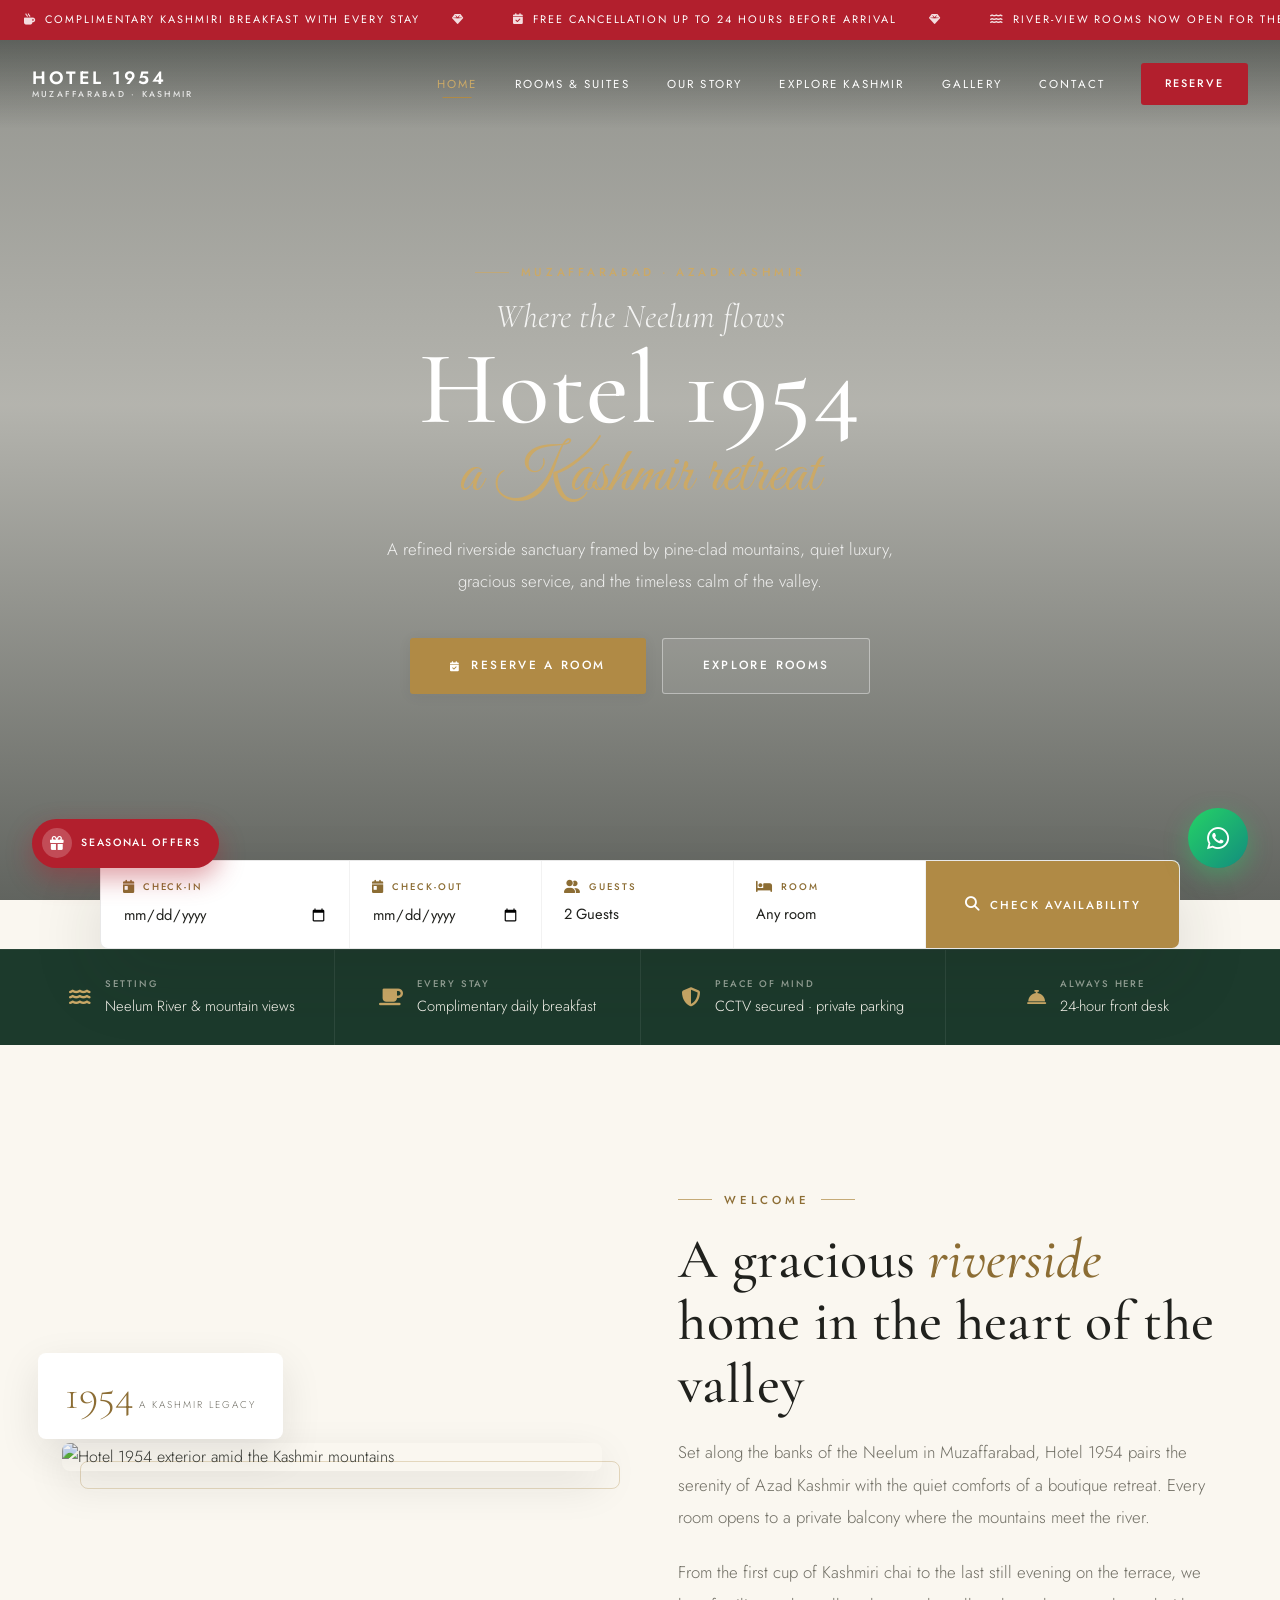
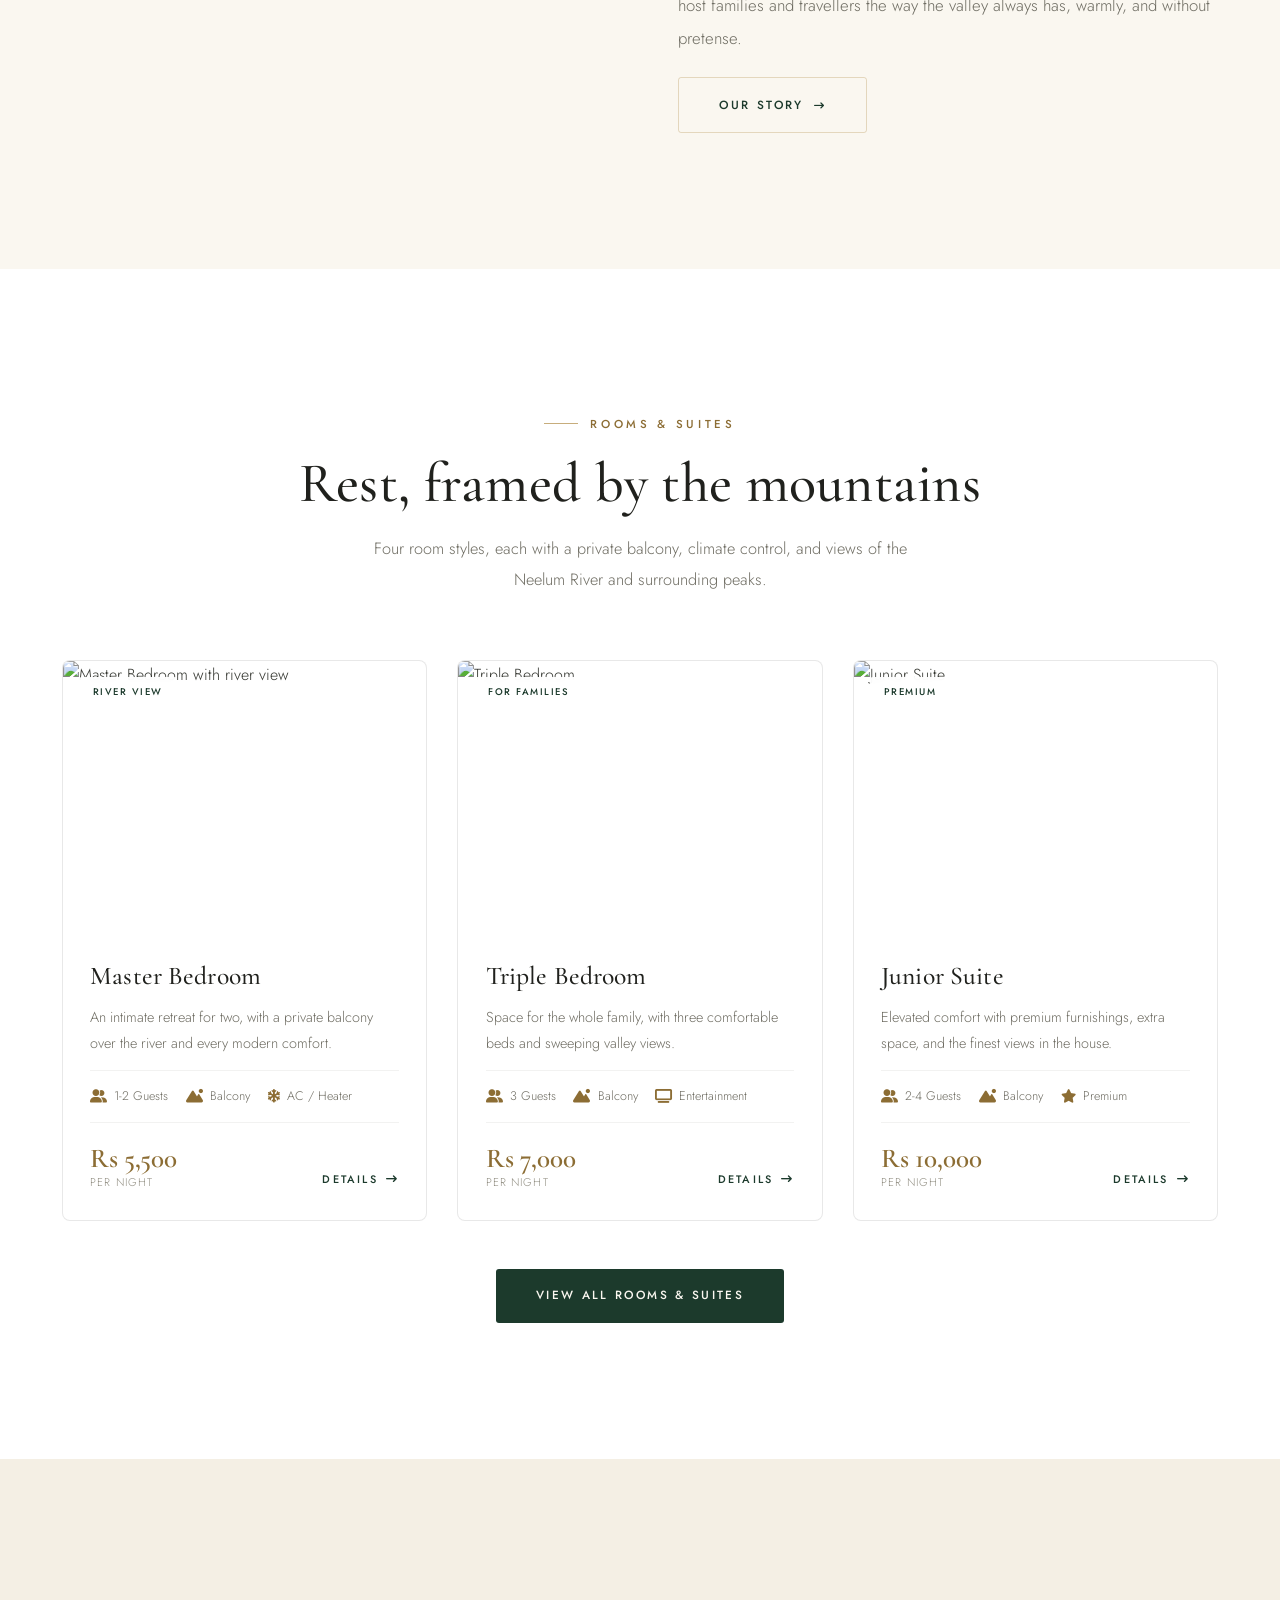
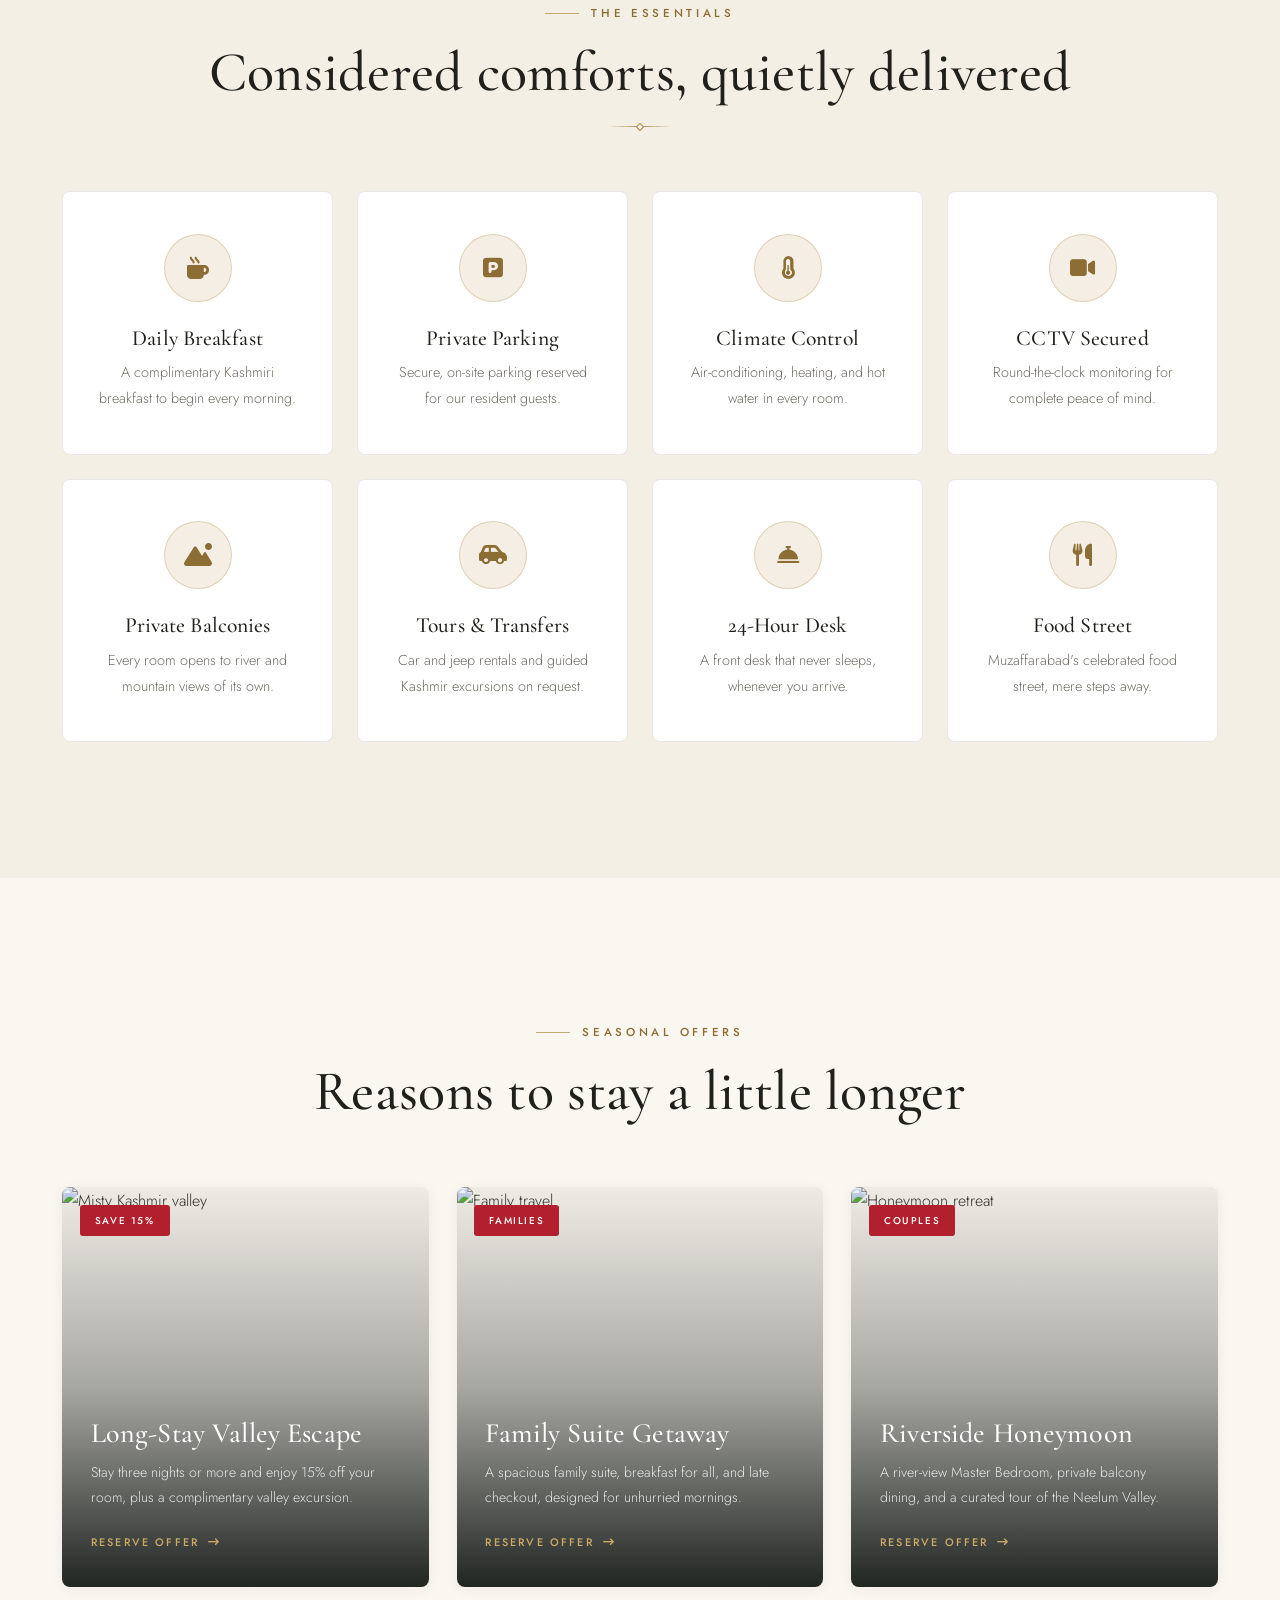
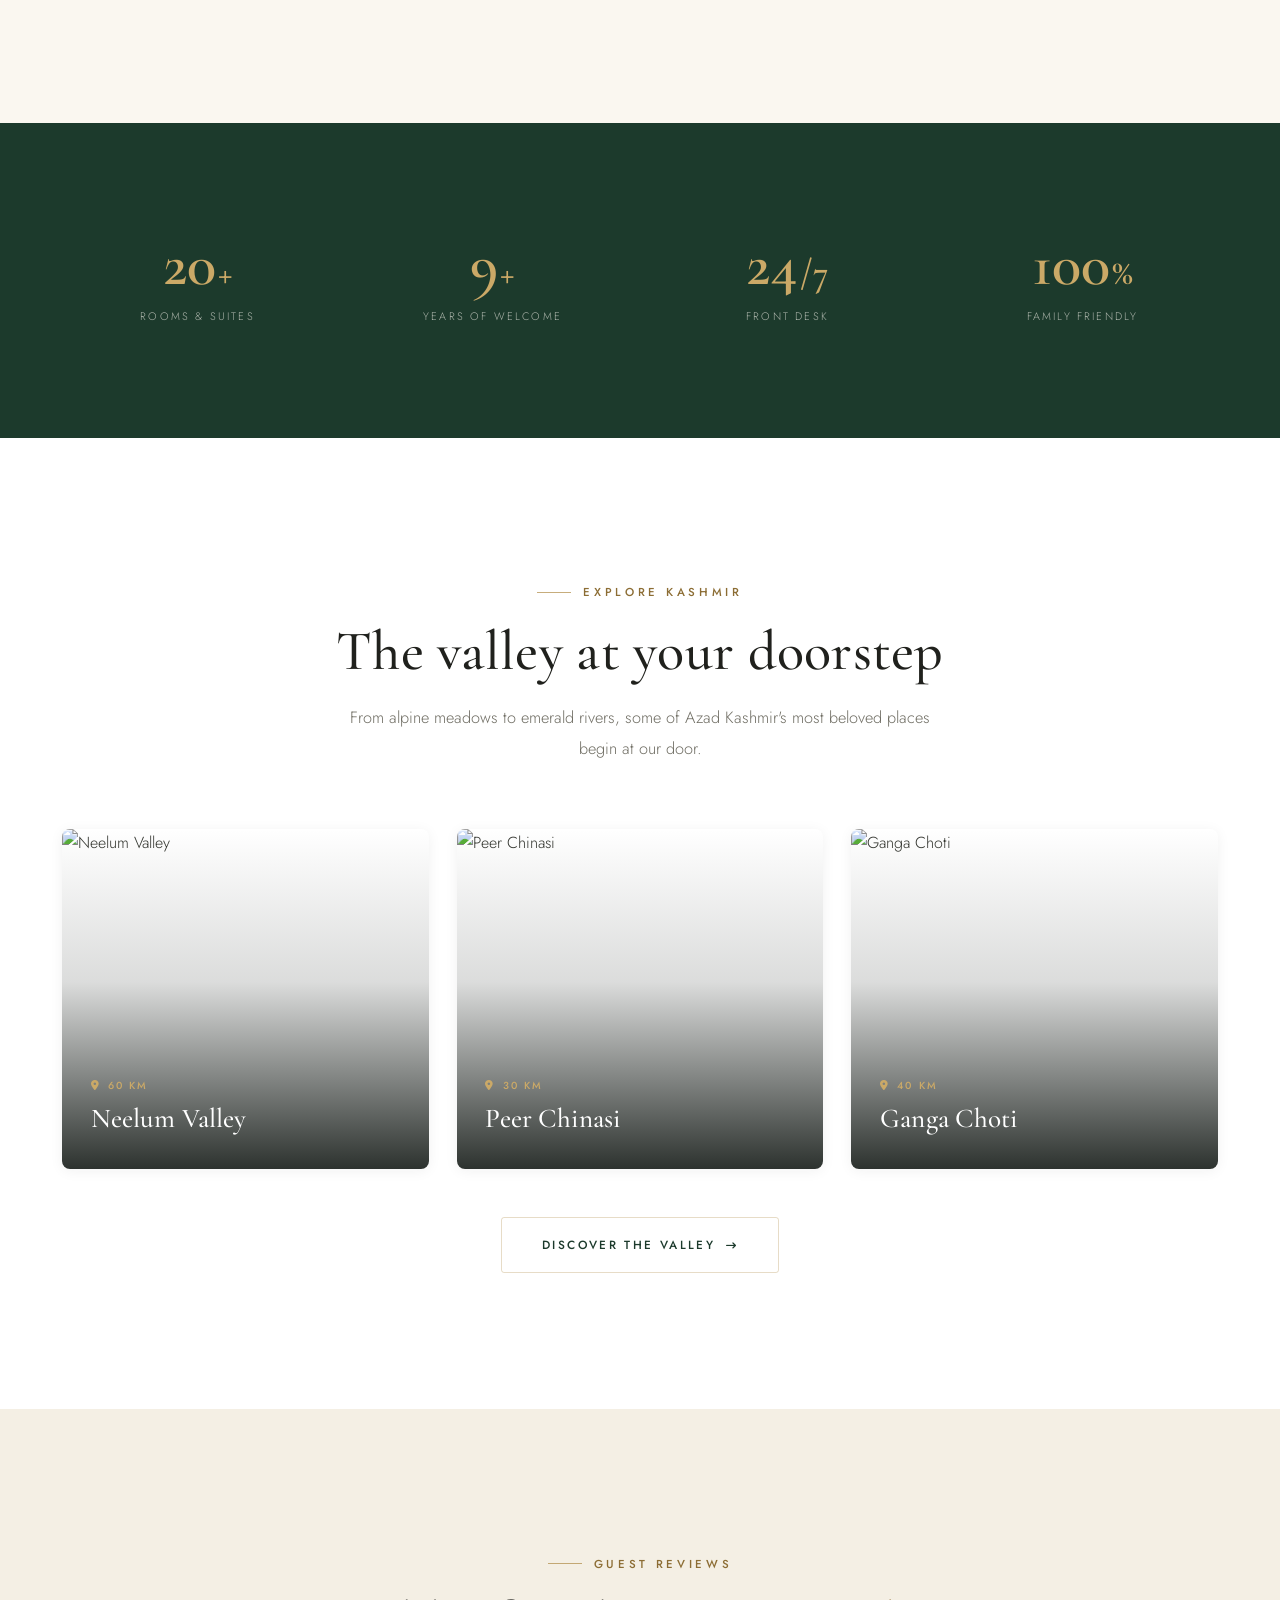
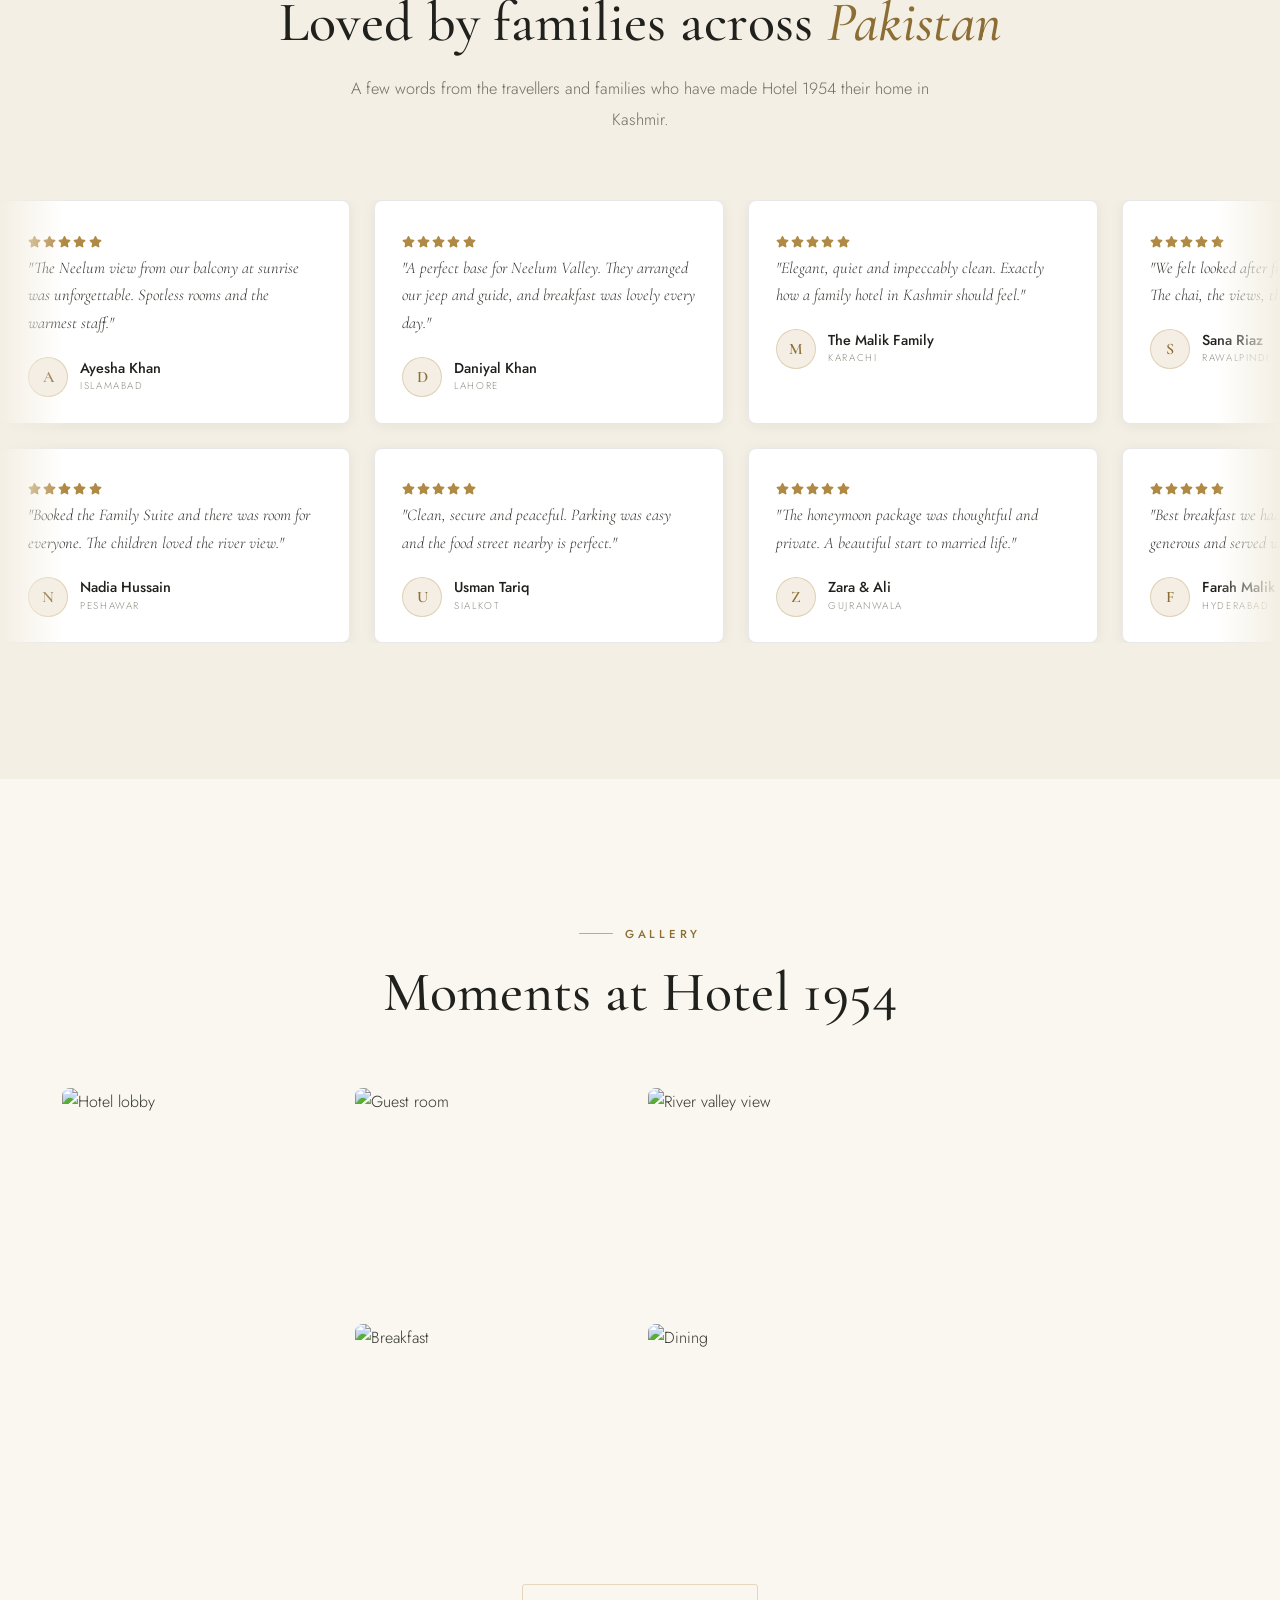
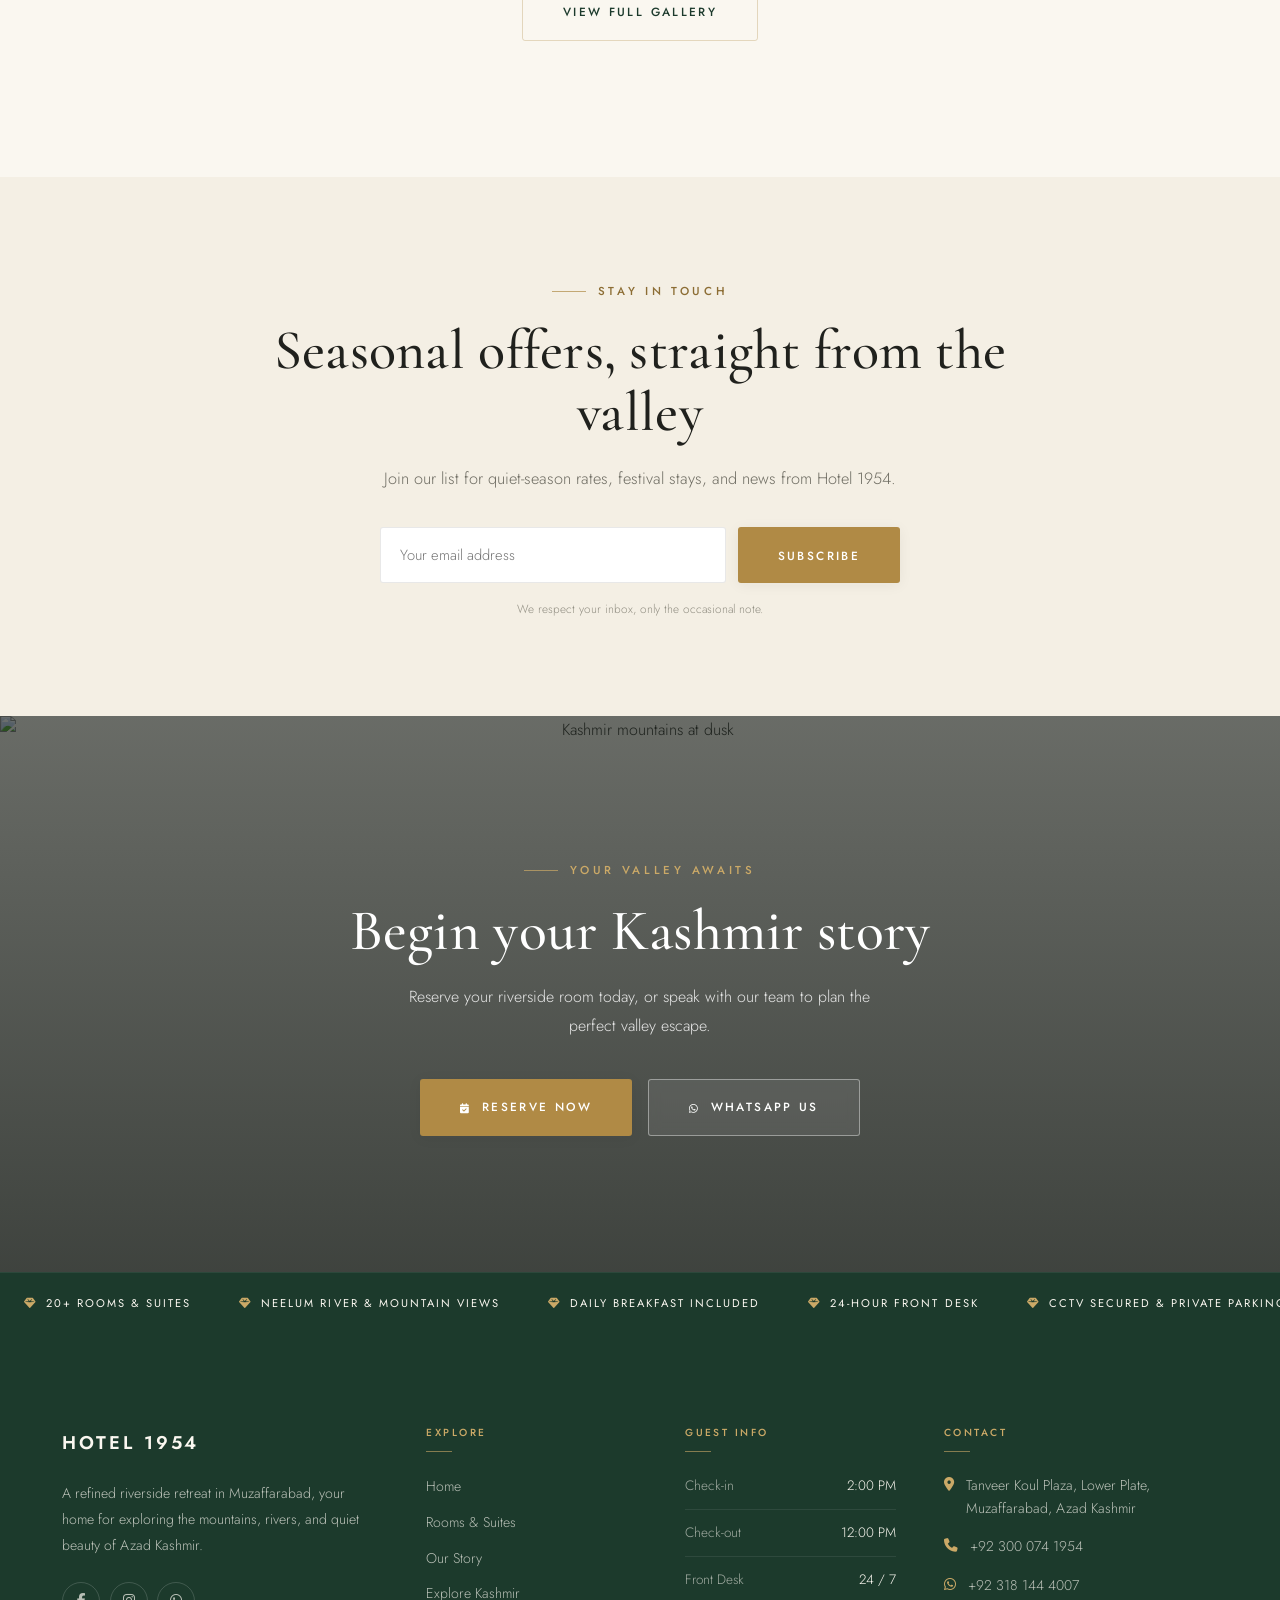
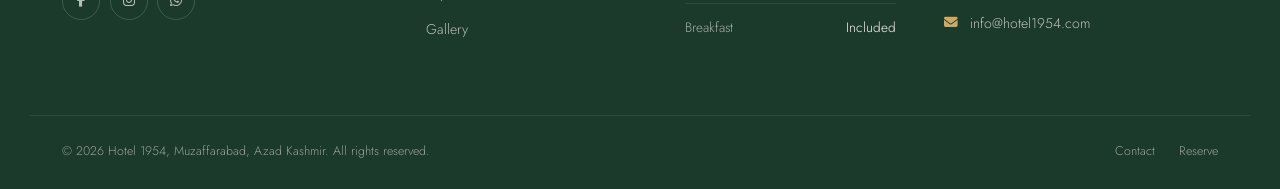
==== index.html @ 1d286dde "Hotel 1954: luxury multi-page Kashmir hotel site Multi-page static site (Home, Rooms, About, Explore" ====
<!DOCTYPE html>
<html lang="en">
<head>
  <meta charset="UTF-8" />
  <meta name="viewport" content="width=device-width, initial-scale=1.0" />
  <title>Hotel 1954 | Luxury Riverside Hotel in Muzaffarabad, Azad Kashmir</title>
  <meta name="description" content="Hotel 1954, a refined riverside retreat in Muzaffarabad, Azad Kashmir. Elegant rooms and suites with Neelum River and mountain views, daily breakfast, and warm Kashmiri hospitality. Reserve your stay." />
  <meta name="keywords" content="Hotel 1954, luxury hotel Muzaffarabad, Azad Kashmir hotel, Neelum Valley accommodation, riverside hotel Kashmir, mountain view suite" />
  <link rel="canonical" href="https://hotel1954.com/" />
  <meta property="og:title" content="Hotel 1954 | Luxury Riverside Hotel in Muzaffarabad, Azad Kashmir" />
  <meta property="og:description" content="A refined riverside retreat in the heart of Azad Kashmir. Elegant rooms, mountain views, and warm Kashmiri hospitality." />
  <meta property="og:type" content="website" />
  <meta property="og:url" content="https://hotel1954.com/" />
  <meta name="theme-color" content="#1c3a2c" />

  <link rel="preconnect" href="https://fonts.googleapis.com" />
  <link rel="preconnect" href="https://fonts.gstatic.com" crossorigin />
  <link href="https://fonts.googleapis.com/css2?family=Cormorant+Garamond:ital,wght@0,400;0,500;0,600;1,400;1,500&family=Jost:wght@300;400;500&family=Great+Vibes&display=swap" rel="stylesheet" />
  <link rel="stylesheet" href="https://cdnjs.cloudflare.com/ajax/libs/font-awesome/6.5.1/css/all.min.css" integrity="sha512-DTOQO9RWCH3ppGqcWaEA1BIZOC6xxalwEsw9c2QQeAIftl+Vegovlnee1c9QX4TctnWMn13TZye+giMm8e2LwA==" crossorigin="anonymous" referrerpolicy="no-referrer" />
  <link rel="icon" type="image/svg+xml" href="assets/favicon.svg" />
  <link rel="stylesheet" href="assets/styles.css" />
</head>
<body class="has-hero">

  <!-- LOADING -->
  <div id="loading-screen" role="status" aria-label="Loading Hotel 1954">
    <div id="loading-inner">
      <span id="loading-mark">Est. Muzaffarabad</span>
      <span id="loading-logo">Hotel 1954</span>
      <div id="loading-bar-track"><div id="loading-bar-fill"></div></div>
    </div>
  </div>

  <!-- HEADER -->
  <header id="site-header" class="header--top">
    <nav id="main-nav" aria-label="Primary">
      <a href="./" id="nav-logo" aria-label="Hotel 1954 home">
        <span id="nav-logo-monogram">H</span>
        <span id="nav-logo-text">
          <span id="nav-logo-name">Hotel 1954</span>
          <span id="nav-logo-est">Muzaffarabad · Kashmir</span>
        </span>
      </a>
      <div id="nav-links">
        <a href="./" class="nav-link nav-link--active">Home</a>
        <a href="rooms/" class="nav-link">Rooms &amp; Suites</a>
        <a href="about/" class="nav-link">Our Story</a>
        <a href="explore/" class="nav-link">Explore Kashmir</a>
        <a href="gallery/" class="nav-link">Gallery</a>
        <a href="contact/" class="nav-link">Contact</a>
        <a href="booking/" class="nav-link nav-cta">Reserve</a>
      </div>
      <button id="nav-toggle" aria-label="Open menu" aria-expanded="false" aria-controls="mobile-menu">
        <span class="hamburger-bar"></span><span class="hamburger-bar"></span><span class="hamburger-bar"></span>
      </button>
    </nav>
  </header>

  <!-- MOBILE MENU -->
  <div id="mobile-menu" aria-label="Mobile navigation">
    <a href="./" class="mobile-nav-link mobile-nav-link--active">Home</a>
    <a href="rooms/" class="mobile-nav-link">Rooms &amp; Suites</a>
    <a href="about/" class="mobile-nav-link">Our Story</a>
    <a href="explore/" class="mobile-nav-link">Explore Kashmir</a>
    <a href="gallery/" class="mobile-nav-link">Gallery</a>
    <a href="contact/" class="mobile-nav-link">Contact</a>
    <a href="booking/" class="mobile-nav-link">Reserve</a>
    <p class="mobile-menu-contact">Reservations · <a href="tel:+923000741954">+92 300 074 1954</a></p>
  </div>

  <!-- HERO -->
  <section id="hero">
    <div id="hero-bg">
      <img src="https://images.unsplash.com/photo-1506905925346-21bda4d32df4?w=1920&q=80" alt="Green mountain valley and river in Azad Kashmir at golden hour" fetchpriority="high" />
    </div>
    <div id="hero-overlay"></div>
    <div id="hero-content">
      <span class="eyebrow">Muzaffarabad · Azad Kashmir</span>
      <h1 id="hero-title">
        <span class="line-sm">Where the Neelum flows</span>
        <span class="line-lg">Hotel 1954</span>
        <span class="line-script">a Kashmir retreat</span>
      </h1>
      <p id="hero-subtitle">A refined riverside sanctuary framed by pine-clad mountains, quiet luxury, gracious service, and the timeless calm of the valley.</p>
      <div class="btn-row">
        <a href="booking/" class="btn btn--gold"><i class="fa-solid fa-calendar-check"></i> Reserve a Room</a>
        <a href="rooms/" class="btn btn--ghost-light">Explore Rooms</a>
      </div>
    </div>
  </section>

  <!-- BOOKING BAR (Ibis-style) -->
  <div class="booking-bar-wrap">
    <form id="booking-bar" class="booking-bar" aria-label="Check availability">
      <div class="booking-bar__field">
        <label for="bb-checkin"><i class="fa-solid fa-calendar-day"></i> Check-in</label>
        <input type="date" id="bb-checkin" name="checkin" required />
      </div>
      <div class="booking-bar__field">
        <label for="bb-checkout"><i class="fa-solid fa-calendar-day"></i> Check-out</label>
        <input type="date" id="bb-checkout" name="checkout" />
      </div>
      <div class="booking-bar__field">
        <label for="bb-guests"><i class="fa-solid fa-user-group"></i> Guests</label>
        <select id="bb-guests" name="guests">
          <option value="1 Guest">1 Guest</option>
          <option value="2 Guests" selected>2 Guests</option>
          <option value="3 Guests">3 Guests</option>
          <option value="4 Guests">4 Guests</option>
          <option value="5+ Guests">5+ Guests</option>
        </select>
      </div>
      <div class="booking-bar__field">
        <label for="bb-room"><i class="fa-solid fa-bed"></i> Room</label>
        <select id="bb-room" name="room">
          <option value="">Any room</option>
          <option value="Master Bedroom">Master Bedroom</option>
          <option value="Triple Bedroom">Triple Bedroom</option>
          <option value="Junior Suite">Junior Suite</option>
          <option value="Family Suite">Family Suite</option>
        </select>
      </div>
      <button type="submit" class="booking-bar__submit"><i class="fa-solid fa-magnifying-glass"></i> Check Availability</button>
    </form>
  </div>

  <!-- INFO STRIP -->
  <section id="info-strip">
    <div id="info-strip-inner">
      <div class="info-item"><i class="fa-solid fa-water"></i><div class="info-item-text"><span class="info-item-label">Setting</span><span class="info-item-value">Neelum River &amp; mountain views</span></div></div>
      <div class="info-item"><i class="fa-solid fa-mug-saucer"></i><div class="info-item-text"><span class="info-item-label">Every stay</span><span class="info-item-value">Complimentary daily breakfast</span></div></div>
      <div class="info-item"><i class="fa-solid fa-shield-halved"></i><div class="info-item-text"><span class="info-item-label">Peace of mind</span><span class="info-item-value">CCTV secured · private parking</span></div></div>
      <div class="info-item"><i class="fa-solid fa-bell-concierge"></i><div class="info-item-text"><span class="info-item-label">Always here</span><span class="info-item-value">24-hour front desk</span></div></div>
    </div>
  </section>

  <!-- WELCOME / INTRO -->
  <section class="section section--ivory">
    <div class="container">
      <div class="split">
        <div class="split__media split__media--framed reveal">
          <img src="https://images.unsplash.com/photo-1566073771259-6a8506099945?w=1000&q=80" alt="Hotel 1954 exterior amid the Kashmir mountains" />
          <div class="split__badge">
            <span class="num">1954</span>
            <span class="lbl">A Kashmir legacy</span>
          </div>
        </div>
        <div class="split__body reveal" data-delay="1">
          <span class="eyebrow eyebrow--line">Welcome</span>
          <h2 class="section-title">A gracious <em>riverside</em> home in the heart of the valley</h2>
          <p class="lead-para">Set along the banks of the Neelum in Muzaffarabad, Hotel 1954 pairs the serenity of Azad Kashmir with the quiet comforts of a boutique retreat. Every room opens to a private balcony where the mountains meet the river.</p>
          <p class="lead-para">From the first cup of Kashmiri chai to the last still evening on the terrace, we host families and travellers the way the valley always has, warmly, and without pretense.</p>
          <a href="about/" class="btn btn--outline">Our Story <i class="fa-solid fa-arrow-right-long"></i></a>
        </div>
      </div>
    </div>
  </section>

  <!-- ROOMS PREVIEW -->
  <section class="section section--white">
    <div class="container">
      <div class="section-header reveal">
        <span class="eyebrow eyebrow--center">Rooms &amp; Suites</span>
        <h2 class="section-title">Rest, framed by the mountains</h2>
        <p class="section-lead">Four room styles, each with a private balcony, climate control, and views of the Neelum River and surrounding peaks.</p>
      </div>
      <div class="room-grid">
        <article class="room-card reveal">
          <div class="room-card__media">
            <img src="https://images.unsplash.com/photo-1590490360182-c33d57733427?w=800&q=80" alt="Master Bedroom with river view" />
            <span class="room-card__tag">River View</span>
          </div>
          <div class="room-card__body">
            <h3 class="room-card__title">Master Bedroom</h3>
            <p class="room-card__desc">An intimate retreat for two, with a private balcony over the river and every modern comfort.</p>
            <div class="room-card__specs">
              <span class="room-spec"><i class="fa-solid fa-user-group"></i> 1-2 Guests</span>
              <span class="room-spec"><i class="fa-solid fa-mountain-sun"></i> Balcony</span>
              <span class="room-spec"><i class="fa-solid fa-snowflake"></i> AC / Heater</span>
            </div>
            <div class="room-card__foot">
              <div class="room-card__price"><span class="amt">Rs 5,500</span><span class="per">per night</span></div>
              <a href="rooms/" class="room-card__link">Details <i class="fa-solid fa-arrow-right-long"></i></a>
            </div>
          </div>
        </article>
        <article class="room-card reveal" data-delay="1">
          <div class="room-card__media">
            <img src="https://images.unsplash.com/photo-1618773928121-c32242e63f39?w=800&q=80" alt="Triple Bedroom" />
            <span class="room-card__tag">For Families</span>
          </div>
          <div class="room-card__body">
            <h3 class="room-card__title">Triple Bedroom</h3>
            <p class="room-card__desc">Space for the whole family, with three comfortable beds and sweeping valley views.</p>
            <div class="room-card__specs">
              <span class="room-spec"><i class="fa-solid fa-user-group"></i> 3 Guests</span>
              <span class="room-spec"><i class="fa-solid fa-mountain-sun"></i> Balcony</span>
              <span class="room-spec"><i class="fa-solid fa-tv"></i> Entertainment</span>
            </div>
            <div class="room-card__foot">
              <div class="room-card__price"><span class="amt">Rs 7,000</span><span class="per">per night</span></div>
              <a href="rooms/" class="room-card__link">Details <i class="fa-solid fa-arrow-right-long"></i></a>
            </div>
          </div>
        </article>
        <article class="room-card reveal" data-delay="2">
          <div class="room-card__media">
            <img src="https://images.unsplash.com/photo-1631049307264-da0ec9d70304?w=800&q=80" alt="Junior Suite" />
            <span class="room-card__tag">Premium</span>
          </div>
          <div class="room-card__body">
            <h3 class="room-card__title">Junior Suite</h3>
            <p class="room-card__desc">Elevated comfort with premium furnishings, extra space, and the finest views in the house.</p>
            <div class="room-card__specs">
              <span class="room-spec"><i class="fa-solid fa-user-group"></i> 2-4 Guests</span>
              <span class="room-spec"><i class="fa-solid fa-mountain-sun"></i> Balcony</span>
              <span class="room-spec"><i class="fa-solid fa-star"></i> Premium</span>
            </div>
            <div class="room-card__foot">
              <div class="room-card__price"><span class="amt">Rs 10,000</span><span class="per">per night</span></div>
              <a href="rooms/" class="room-card__link">Details <i class="fa-solid fa-arrow-right-long"></i></a>
            </div>
          </div>
        </article>
      </div>
      <div style="text-align:center; margin-top: 3rem;" class="reveal">
        <a href="rooms/" class="btn btn--forest">View All Rooms &amp; Suites</a>
      </div>
    </div>
  </section>

  <!-- AMENITIES -->
  <section class="section section--cream">
    <div class="container">
      <div class="section-header reveal">
        <span class="eyebrow eyebrow--center">The Essentials</span>
        <h2 class="section-title">Considered comforts, quietly delivered</h2>
        <div class="divider-mark"></div>
      </div>
      <div class="grid-4">
        <div class="amenity reveal"><div class="amenity-icon"><i class="fa-solid fa-mug-hot"></i></div><h4>Daily Breakfast</h4><p>A complimentary Kashmiri breakfast to begin every morning.</p></div>
        <div class="amenity reveal" data-delay="1"><div class="amenity-icon"><i class="fa-solid fa-square-parking"></i></div><h4>Private Parking</h4><p>Secure, on-site parking reserved for our resident guests.</p></div>
        <div class="amenity reveal" data-delay="2"><div class="amenity-icon"><i class="fa-solid fa-temperature-half"></i></div><h4>Climate Control</h4><p>Air-conditioning, heating, and hot water in every room.</p></div>
        <div class="amenity reveal" data-delay="3"><div class="amenity-icon"><i class="fa-solid fa-video"></i></div><h4>CCTV Secured</h4><p>Round-the-clock monitoring for complete peace of mind.</p></div>
        <div class="amenity reveal"><div class="amenity-icon"><i class="fa-solid fa-mountain-sun"></i></div><h4>Private Balconies</h4><p>Every room opens to river and mountain views of its own.</p></div>
        <div class="amenity reveal" data-delay="1"><div class="amenity-icon"><i class="fa-solid fa-car-side"></i></div><h4>Tours &amp; Transfers</h4><p>Car and jeep rentals and guided Kashmir excursions on request.</p></div>
        <div class="amenity reveal" data-delay="2"><div class="amenity-icon"><i class="fa-solid fa-bell-concierge"></i></div><h4>24-Hour Desk</h4><p>A front desk that never sleeps, whenever you arrive.</p></div>
        <div class="amenity reveal" data-delay="3"><div class="amenity-icon"><i class="fa-solid fa-utensils"></i></div><h4>Food Street</h4><p>Muzaffarabad's celebrated food street, mere steps away.</p></div>
      </div>
    </div>
  </section>

  <!-- OFFERS (Ibis-style) -->
  <section class="section section--ivory">
    <div class="container">
      <div class="section-header reveal">
        <span class="eyebrow eyebrow--center">Seasonal Offers</span>
        <h2 class="section-title">Reasons to stay a little longer</h2>
      </div>
      <div class="offer-grid">
        <article class="offer-card reveal">
          <img src="https://images.unsplash.com/photo-1470071459604-3b5ec3a7fe05?w=800&q=80" alt="Misty Kashmir valley" />
          <span class="offer-card__ribbon">Save 15%</span>
          <div class="offer-card__body">
            <h3 class="offer-card__title">Long-Stay Valley Escape</h3>
            <p class="offer-card__desc">Stay three nights or more and enjoy 15% off your room, plus a complimentary valley excursion.</p>
            <a href="booking/" class="offer-card__link">Reserve Offer <i class="fa-solid fa-arrow-right-long"></i></a>
          </div>
        </article>
        <article class="offer-card reveal" data-delay="1">
          <img src="https://images.unsplash.com/photo-1522798514-97ceb8c4f1c8?w=800&q=80" alt="Family travel" />
          <span class="offer-card__ribbon">Families</span>
          <div class="offer-card__body">
            <h3 class="offer-card__title">Family Suite Getaway</h3>
            <p class="offer-card__desc">A spacious family suite, breakfast for all, and late checkout, designed for unhurried mornings.</p>
            <a href="booking/" class="offer-card__link">Reserve Offer <i class="fa-solid fa-arrow-right-long"></i></a>
          </div>
        </article>
        <article class="offer-card reveal" data-delay="2">
          <img src="https://images.unsplash.com/photo-1519741497674-611481863552?w=800&q=80" alt="Honeymoon retreat" />
          <span class="offer-card__ribbon">Couples</span>
          <div class="offer-card__body">
            <h3 class="offer-card__title">Riverside Honeymoon</h3>
            <p class="offer-card__desc">A river-view Master Bedroom, private balcony dining, and a curated tour of the Neelum Valley.</p>
            <a href="booking/" class="offer-card__link">Reserve Offer <i class="fa-solid fa-arrow-right-long"></i></a>
          </div>
        </article>
      </div>
    </div>
  </section>

  <!-- STATS -->
  <section class="section--tight section--forest">
    <div class="container">
      <div class="stats-row">
        <div class="stat reveal"><span class="stat__num" data-target="20" data-suffix="+">0</span><span class="stat__label">Rooms &amp; Suites</span></div>
        <div class="stat reveal" data-delay="1"><span class="stat__num" data-target="9" data-suffix="+">0</span><span class="stat__label">Years of Welcome</span></div>
        <div class="stat reveal" data-delay="2"><span class="stat__num" data-target="24" data-suffix="/7">0</span><span class="stat__label">Front Desk</span></div>
        <div class="stat reveal" data-delay="3"><span class="stat__num" data-target="100" data-suffix="%">0</span><span class="stat__label">Family Friendly</span></div>
      </div>
    </div>
  </section>

  <!-- EXPLORE PREVIEW -->
  <section class="section section--white">
    <div class="container">
      <div class="section-header reveal">
        <span class="eyebrow eyebrow--center">Explore Kashmir</span>
        <h2 class="section-title">The valley at your doorstep</h2>
        <p class="section-lead">From alpine meadows to emerald rivers, some of Azad Kashmir's most beloved places begin at our door.</p>
      </div>
      <div class="explore-grid">
        <a href="explore/" class="explore-card reveal">
          <img src="https://images.unsplash.com/photo-1464822759023-fed622ff2c3b?w=800&q=80" alt="Neelum Valley" />
          <div class="explore-card__content">
            <span class="explore-card__dist"><i class="fa-solid fa-location-dot"></i> 60 km</span>
            <h3 class="explore-card__title">Neelum Valley</h3>
            <p class="explore-card__desc">Emerald rivers and storybook villages winding deep into the mountains.</p>
          </div>
        </a>
        <a href="explore/" class="explore-card reveal" data-delay="1">
          <img src="https://images.unsplash.com/photo-1454496522488-7a8e488e8606?w=800&q=80" alt="Peer Chinasi" />
          <div class="explore-card__content">
            <span class="explore-card__dist"><i class="fa-solid fa-location-dot"></i> 30 km</span>
            <h3 class="explore-card__title">Peer Chinasi</h3>
            <p class="explore-card__desc">A sacred hilltop with panoramic views across the ranges.</p>
          </div>
        </a>
        <a href="explore/" class="explore-card reveal" data-delay="2">
          <img src="https://images.unsplash.com/photo-1441974231531-c6227db76b6e?w=800&q=80" alt="Ganga Choti" />
          <div class="explore-card__content">
            <span class="explore-card__dist"><i class="fa-solid fa-location-dot"></i> 40 km</span>
            <h3 class="explore-card__title">Ganga Choti</h3>
            <p class="explore-card__desc">Rolling green summits and cool air above the town of Bagh.</p>
          </div>
        </a>
      </div>
      <div style="text-align:center; margin-top: 3rem;" class="reveal">
        <a href="explore/" class="btn btn--outline">Discover the Valley <i class="fa-solid fa-arrow-right-long"></i></a>
      </div>
    </div>
  </section>

  <!-- REVIEWS MARQUEE -->
  <section class="section section--cream">
    <div class="container">
      <div class="section-header reveal">
        <span class="eyebrow eyebrow--center">Guest Reviews</span>
        <h2 class="section-title">Loved by families across <em>Pakistan</em></h2>
        <p class="section-lead" style="margin-inline:auto;">A few words from the travellers and families who have made Hotel 1954 their home in Kashmir.</p>
      </div>
    </div>
    <div class="reviews-marquee reveal">
      <div class="reviews-row reviews-row--ltr">
        <div class="review-card"><span class="review-card__stars"><i class="fa-solid fa-star"></i><i class="fa-solid fa-star"></i><i class="fa-solid fa-star"></i><i class="fa-solid fa-star"></i><i class="fa-solid fa-star"></i></span><p class="review-card__text">"The Neelum view from our balcony at sunrise was unforgettable. Spotless rooms and the warmest staff."</p><div class="review-card__who"><span class="review-card__avatar">A</span><div><div class="review-card__name">Ayesha Khan</div><div class="review-card__loc">Islamabad</div></div></div></div>
        <div class="review-card"><span class="review-card__stars"><i class="fa-solid fa-star"></i><i class="fa-solid fa-star"></i><i class="fa-solid fa-star"></i><i class="fa-solid fa-star"></i><i class="fa-solid fa-star"></i></span><p class="review-card__text">"A perfect base for Neelum Valley. They arranged our jeep and guide, and breakfast was lovely every day."</p><div class="review-card__who"><span class="review-card__avatar">D</span><div><div class="review-card__name">Daniyal Khan</div><div class="review-card__loc">Lahore</div></div></div></div>
        <div class="review-card"><span class="review-card__stars"><i class="fa-solid fa-star"></i><i class="fa-solid fa-star"></i><i class="fa-solid fa-star"></i><i class="fa-solid fa-star"></i><i class="fa-solid fa-star"></i></span><p class="review-card__text">"Elegant, quiet and impeccably clean. Exactly how a family hotel in Kashmir should feel."</p><div class="review-card__who"><span class="review-card__avatar">M</span><div><div class="review-card__name">The Malik Family</div><div class="review-card__loc">Karachi</div></div></div></div>
        <div class="review-card"><span class="review-card__stars"><i class="fa-solid fa-star"></i><i class="fa-solid fa-star"></i><i class="fa-solid fa-star"></i><i class="fa-solid fa-star"></i><i class="fa-solid fa-star"></i></span><p class="review-card__text">"We felt looked after from the moment we arrived. The chai, the views, the calm. We will return."</p><div class="review-card__who"><span class="review-card__avatar">S</span><div><div class="review-card__name">Sana Riaz</div><div class="review-card__loc">Rawalpindi</div></div></div></div>
        <div class="review-card"><span class="review-card__stars"><i class="fa-solid fa-star"></i><i class="fa-solid fa-star"></i><i class="fa-solid fa-star"></i><i class="fa-solid fa-star"></i><i class="fa-solid fa-star"></i></span><p class="review-card__text">"Great value for such comfort. The balcony and the mountain air made it hard to leave."</p><div class="review-card__who"><span class="review-card__avatar">B</span><div><div class="review-card__name">Bilal Ahmed</div><div class="review-card__loc">Faisalabad</div></div></div></div>
        <div class="review-card"><span class="review-card__stars"><i class="fa-solid fa-star"></i><i class="fa-solid fa-star"></i><i class="fa-solid fa-star"></i><i class="fa-solid fa-star"></i><i class="fa-solid fa-star"></i></span><p class="review-card__text">"The front desk helped us at midnight without hesitation. Truly 24/7 and truly kind."</p><div class="review-card__who"><span class="review-card__avatar">H</span><div><div class="review-card__name">Hamza Sethi</div><div class="review-card__loc">Multan</div></div></div></div>
      </div>
      <div class="reviews-row reviews-row--rtl">
        <div class="review-card"><span class="review-card__stars"><i class="fa-solid fa-star"></i><i class="fa-solid fa-star"></i><i class="fa-solid fa-star"></i><i class="fa-solid fa-star"></i><i class="fa-solid fa-star"></i></span><p class="review-card__text">"Booked the Family Suite and there was room for everyone. The children loved the river view."</p><div class="review-card__who"><span class="review-card__avatar">N</span><div><div class="review-card__name">Nadia Hussain</div><div class="review-card__loc">Peshawar</div></div></div></div>
        <div class="review-card"><span class="review-card__stars"><i class="fa-solid fa-star"></i><i class="fa-solid fa-star"></i><i class="fa-solid fa-star"></i><i class="fa-solid fa-star"></i><i class="fa-solid fa-star"></i></span><p class="review-card__text">"Clean, secure and peaceful. Parking was easy and the food street nearby is perfect."</p><div class="review-card__who"><span class="review-card__avatar">U</span><div><div class="review-card__name">Usman Tariq</div><div class="review-card__loc">Sialkot</div></div></div></div>
        <div class="review-card"><span class="review-card__stars"><i class="fa-solid fa-star"></i><i class="fa-solid fa-star"></i><i class="fa-solid fa-star"></i><i class="fa-solid fa-star"></i><i class="fa-solid fa-star"></i></span><p class="review-card__text">"The honeymoon package was thoughtful and private. A beautiful start to married life."</p><div class="review-card__who"><span class="review-card__avatar">Z</span><div><div class="review-card__name">Zara &amp; Ali</div><div class="review-card__loc">Gujranwala</div></div></div></div>
        <div class="review-card"><span class="review-card__stars"><i class="fa-solid fa-star"></i><i class="fa-solid fa-star"></i><i class="fa-solid fa-star"></i><i class="fa-solid fa-star"></i><i class="fa-solid fa-star"></i></span><p class="review-card__text">"Best breakfast we had in Kashmir. Fresh, generous and served with a smile."</p><div class="review-card__who"><span class="review-card__avatar">F</span><div><div class="review-card__name">Farah Malik</div><div class="review-card__loc">Hyderabad</div></div></div></div>
        <div class="review-card"><span class="review-card__stars"><i class="fa-solid fa-star"></i><i class="fa-solid fa-star"></i><i class="fa-solid fa-star"></i><i class="fa-solid fa-star"></i><i class="fa-solid fa-star"></i></span><p class="review-card__text">"Our tour to Peer Chinasi was arranged in minutes. Everything just worked."</p><div class="review-card__who"><span class="review-card__avatar">I</span><div><div class="review-card__name">Imran Qureshi</div><div class="review-card__loc">Abbottabad</div></div></div></div>
        <div class="review-card"><span class="review-card__stars"><i class="fa-solid fa-star"></i><i class="fa-solid fa-star"></i><i class="fa-solid fa-star"></i><i class="fa-solid fa-star"></i><i class="fa-solid fa-star"></i></span><p class="review-card__text">"Comfortable beds, hot water and warm rooms in the cold. Nothing was too much trouble."</p><div class="review-card__who"><span class="review-card__avatar">K</span><div><div class="review-card__name">Kiran Javed</div><div class="review-card__loc">Quetta</div></div></div></div>
      </div>
    </div>
  </section>

  <!-- GALLERY PREVIEW -->
  <section class="section section--ivory">
    <div class="container">
      <div class="section-header reveal">
        <span class="eyebrow eyebrow--center">Gallery</span>
        <h2 class="section-title">Moments at Hotel 1954</h2>
      </div>
      <div class="gallery-grid reveal">
        <a href="gallery/" class="gallery-item gallery-item--tall"><img src="https://images.unsplash.com/photo-1445019980597-93fa8acb246c?w=800&q=80" alt="Hotel lobby" /><span class="gallery-item__cap">The Lobby</span></a>
        <a href="gallery/" class="gallery-item"><img src="https://images.unsplash.com/photo-1611892440504-42a792e24d32?w=600&q=80" alt="Guest room" /><span class="gallery-item__cap">Master Bedroom</span></a>
        <a href="gallery/" class="gallery-item gallery-item--wide"><img src="https://images.unsplash.com/photo-1506905925346-21bda4d32df4?w=1000&q=80" alt="River valley view" /><span class="gallery-item__cap">Neelum River View</span></a>
        <a href="gallery/" class="gallery-item"><img src="https://images.unsplash.com/photo-1533089860892-a7c6f0a88666?w=600&q=80" alt="Breakfast" /><span class="gallery-item__cap">Kashmiri Breakfast</span></a>
        <a href="gallery/" class="gallery-item"><img src="https://images.unsplash.com/photo-1578683010236-d716f9a3f461?w=600&q=80" alt="Dining" /><span class="gallery-item__cap">Dining Terrace</span></a>
      </div>
      <div style="text-align:center; margin-top: 2.5rem;" class="reveal">
        <a href="gallery/" class="btn btn--outline">View Full Gallery</a>
      </div>
    </div>
  </section>

  <!-- NEWSLETTER -->
  <section class="section--tight newsletter">
    <div class="container newsletter__inner">
      <span class="eyebrow eyebrow--center">Stay in Touch</span>
      <h2 class="section-title">Seasonal offers, straight from the valley</h2>
      <p class="section-lead" style="margin-inline:auto;">Join our list for quiet-season rates, festival stays, and news from Hotel 1954.</p>
      <form id="newsletter-form" class="newsletter__form" aria-label="Newsletter signup">
        <input type="email" placeholder="Your email address" required aria-label="Email address" />
        <button type="submit" class="btn btn--gold">Subscribe</button>
      </form>
      <p class="newsletter__note">We respect your inbox, only the occasional note.</p>
    </div>
  </section>

  <!-- CTA BANNER -->
  <section class="cta-banner">
    <div class="cta-banner__bg"><img src="https://images.unsplash.com/photo-1519681393784-d120267933ba?w=1600&q=80" alt="Kashmir mountains at dusk" /></div>
    <div class="cta-banner__overlay"></div>
    <div class="cta-banner__content reveal">
      <span class="eyebrow eyebrow--center">Your Valley Awaits</span>
      <h2 class="cta-banner__title">Begin your Kashmir story</h2>
      <p class="cta-banner__text">Reserve your riverside room today, or speak with our team to plan the perfect valley escape.</p>
      <div class="btn-row">
        <a href="booking/" class="btn btn--gold"><i class="fa-solid fa-calendar-check"></i> Reserve Now</a>
        <a href="https://wa.me/923181444007" target="_blank" rel="noopener" class="btn btn--ghost-light"><i class="fa-brands fa-whatsapp"></i> WhatsApp Us</a>
      </div>
    </div>
  </section>

  <!-- FOOTER -->
  <footer id="site-footer">
    <div id="footer-top">
      <div class="footer-col">
        <a href="./" class="footer-brand-logo"><span class="mono">H</span><span class="name">Hotel 1954</span></a>
        <p class="footer-brand-desc">A refined riverside retreat in Muzaffarabad, your home for exploring the mountains, rivers, and quiet beauty of Azad Kashmir.</p>
        <div class="footer-social">
          <a href="https://facebook.com/hotel1954" target="_blank" rel="noopener" aria-label="Facebook"><i class="fa-brands fa-facebook-f"></i></a>
          <a href="https://instagram.com/hotel1954" target="_blank" rel="noopener" aria-label="Instagram"><i class="fa-brands fa-instagram"></i></a>
          <a href="https://wa.me/923181444007" target="_blank" rel="noopener" aria-label="WhatsApp"><i class="fa-brands fa-whatsapp"></i></a>
        </div>
      </div>
      <nav class="footer-col" aria-label="Explore">
        <h3 class="footer-col-title">Explore</h3>
        <div class="footer-links">
          <a href="./">Home</a>
          <a href="rooms/">Rooms &amp; Suites</a>
          <a href="about/">Our Story</a>
          <a href="explore/">Explore Kashmir</a>
          <a href="gallery/">Gallery</a>
        </div>
      </nav>
      <div class="footer-col">
        <h3 class="footer-col-title">Guest Info</h3>
        <dl class="footer-hours-list">
          <div class="footer-hours-row"><dt>Check-in</dt><dd>2:00 PM</dd></div>
          <div class="footer-hours-row"><dt>Check-out</dt><dd>12:00 PM</dd></div>
          <div class="footer-hours-row"><dt>Front Desk</dt><dd>24 / 7</dd></div>
          <div class="footer-hours-row"><dt>Breakfast</dt><dd>Included</dd></div>
        </dl>
      </div>
      <address class="footer-col">
        <h3 class="footer-col-title">Contact</h3>
        <div class="footer-contact-item"><i class="fa-solid fa-location-dot"></i><span>Tanveer Koul Plaza, Lower Plate,<br />Muzaffarabad, Azad Kashmir</span></div>
        <div class="footer-contact-item"><i class="fa-solid fa-phone"></i><a href="tel:+923000741954">+92 300 074 1954</a></div>
        <div class="footer-contact-item"><i class="fa-brands fa-whatsapp"></i><a href="https://wa.me/923181444007" target="_blank" rel="noopener">+92 318 144 4007</a></div>
        <div class="footer-contact-item"><i class="fa-solid fa-envelope"></i><a href="mailto:info@hotel1954.com">info@hotel1954.com</a></div>
      </address>
    </div>
    <div id="footer-bottom">
      <p>&copy; <span id="footer-year">2025</span> Hotel 1954, Muzaffarabad, Azad Kashmir. All rights reserved.</p>
      <nav id="footer-legal" aria-label="Legal">
        <a href="contact/">Contact</a>
        <a href="booking/">Reserve</a>
      </nav>
    </div>
  </footer>

  <!-- WHATSAPP WIDGET -->
  <div id="wa-widget">
    <div id="wa-popup">
      <div id="wa-popup-header">
        <div id="wa-avatar">H</div>
        <div id="wa-info"><strong>Hotel 1954</strong><span>Typically replies within minutes</span></div>
        <button id="wa-close" aria-label="Close chat">&times;</button>
      </div>
      <div id="wa-popup-body"><div class="wa-bubble">Welcome to Hotel 1954. How may we help you plan your stay in Kashmir?</div></div>
      <a href="https://wa.me/923181444007?text=Hello%20Hotel%201954%2C%20I%27d%20like%20to%20enquire%20about%20a%20room." target="_blank" rel="noopener" id="wa-start-btn"><i class="fa-brands fa-whatsapp"></i> Start Chat</a>
    </div>
    <button id="wa-fab" aria-label="Chat on WhatsApp"><i class="fa-brands fa-whatsapp"></i></button>
  </div>

  <button id="back-to-top" aria-label="Back to top"><i class="fa-solid fa-chevron-up"></i></button>

  <script src="assets/script.js"></script>
</body>
</html>
---- assets/styles.css ----
/* ============================================================
   HOTEL 1954 — MUZAFFARABAD, AZAD KASHMIR
   Luxury Light Theme · Ivory · Evergreen · Antique Gold
   Shared across every page (root-relative /assets/styles.css)
   ============================================================ */

/* ------------------------------------------------------------
   1. DESIGN TOKENS
   ------------------------------------------------------------ */
:root {
  /* Neutral base — warm ivory & white */
  --white:        #ffffff;
  --ivory:        #faf7f0;
  --cream:        #f4efe4;
  --sand:         #ece4d3;
  --paper:        #fbf9f4;

  /* Ink / text */
  --ink:          #20211d;
  --charcoal:     #33352f;
  --stone:        #6f6d63;
  --muted:        #928f83;

  /* Kashmir evergreen (pine valleys) */
  --forest:       #1c3a2c;
  --forest-mid:   #2b5340;
  --forest-soft:  #3c6b53;

  /* Antique gold (primary accent) */
  --gold:         #b08a45;
  --gold-light:   #cba967;
  --gold-dark:    #8c6d34;
  --gold-soft:    rgba(176, 138, 69, 0.14);
  --gold-border:  rgba(176, 138, 69, 0.30);

  /* Kashmiri red (secondary accent) */
  --red:          #b21f2d;
  --red-dark:     #8f1622;
  --red-light:    #d13a45;
  --red-soft:     rgba(178, 31, 45, 0.10);
  --red-border:   rgba(178, 31, 45, 0.28);

  /* Lines & surfaces */
  --line:         rgba(32, 33, 29, 0.10);
  --line-soft:    rgba(32, 33, 29, 0.06);
  --line-gold:    rgba(176, 138, 69, 0.22);

  /* Typography */
  --font-display: 'Cormorant Garamond', Georgia, 'Times New Roman', serif;
  --font-body:    'Jost', system-ui, -apple-system, sans-serif;
  --font-script:  'Great Vibes', cursive;

  /* Spacing */
  --space-xs:  0.5rem;
  --space-sm:  1rem;
  --space-md:  2rem;
  --space-lg:  4rem;
  --space-xl:  6rem;
  --space-2xl: 8.5rem;

  /* Radii */
  --radius-sm:  3px;
  --radius-md:  8px;
  --radius-lg:  16px;
  --radius-full:9999px;

  /* Shadows — soft, light-theme appropriate */
  --shadow-sm:   0 2px 14px rgba(30, 32, 26, 0.06);
  --shadow-md:   0 14px 40px rgba(30, 32, 26, 0.10);
  --shadow-lg:   0 30px 70px rgba(30, 32, 26, 0.14);
  --shadow-gold: 0 18px 50px rgba(176, 138, 69, 0.22);

  /* Motion */
  --ease-out:    cubic-bezier(0.16, 1, 0.3, 1);
  --ease-in-out: cubic-bezier(0.45, 0, 0.55, 1);
  --dur-fast:    0.25s;
  --dur-base:    0.4s;
  --dur-slow:    0.7s;

  /* Z-index */
  --z-sticky:  100;
  --z-overlay: 200;
  --z-modal:   300;
  --z-loading: 999;

  /* Announcement bar height */
  --promo-h:   40px;
}


/* ------------------------------------------------------------
   2. RESET & BASE
   ------------------------------------------------------------ */
*, *::before, *::after {
  box-sizing: border-box;
  margin: 0;
  padding: 0;
}

html {
  font-size: 16px;
  scroll-behavior: smooth;
  -webkit-text-size-adjust: 100%;
  text-size-adjust: 100%;
}

body {
  font-family: var(--font-body);
  font-weight: 300;
  background-color: var(--ivory);
  color: var(--charcoal);
  line-height: 1.75;
  overflow-x: hidden;
  -webkit-font-smoothing: antialiased;
  -moz-osx-font-smoothing: grayscale;
}

body.menu-open { overflow: hidden; }

img, video, svg {
  max-width: 100%;
  height: auto;
  display: block;
}

a { color: inherit; text-decoration: none; }
ul, ol { list-style: none; }

button {
  font-family: inherit;
  cursor: pointer;
  border: none;
  background: none;
  color: inherit;
}

input, select, textarea { font-family: inherit; }

address { font-style: normal; }

:focus-visible {
  outline: 2px solid var(--gold);
  outline-offset: 3px;
  border-radius: var(--radius-sm);
}

::selection { background: var(--gold-soft); color: var(--forest); }

::-webkit-scrollbar             { width: 10px; }
::-webkit-scrollbar-track       { background: var(--cream); }
::-webkit-scrollbar-thumb       { background: var(--gold); border-radius: 6px; border: 2px solid var(--cream); }
::-webkit-scrollbar-thumb:hover { background: var(--gold-dark); }


/* ------------------------------------------------------------
   3. TYPOGRAPHY UTILITIES
   ------------------------------------------------------------ */
h1, h2, h3, h4, h5 {
  font-family: var(--font-display);
  font-weight: 500;
  color: var(--ink);
  line-height: 1.15;
  letter-spacing: 0.005em;
}

.eyebrow {
  font-family: var(--font-body);
  font-size: 0.72rem;
  font-weight: 500;
  letter-spacing: 0.32em;
  text-transform: uppercase;
  color: var(--gold-dark);
  display: inline-flex;
  align-items: center;
  gap: 0.75rem;
  margin-bottom: 1.1rem;
}

.eyebrow--center { justify-content: center; }

.eyebrow::before,
.eyebrow--line::after {
  content: '';
  width: 34px;
  height: 1px;
  background: var(--gold);
  opacity: 0.7;
}
.eyebrow--line::after { display: inline-block; }

.section-title {
  font-family: var(--font-display);
  font-size: clamp(2.1rem, 4.4vw, 3.5rem);
  font-weight: 500;
  color: var(--ink);
  line-height: 1.12;
  margin-bottom: 1.25rem;
}
.section-title em {
  font-style: italic;
  color: var(--gold-dark);
}

.section-lead {
  font-size: 1.02rem;
  font-weight: 300;
  color: var(--stone);
  max-width: 580px;
  line-height: 1.9;
}
.section-header { text-align: center; margin-bottom: var(--space-lg); }
.section-header .section-lead { margin-inline: auto; }

.divider-mark {
  width: 66px;
  height: 1px;
  background: linear-gradient(90deg, transparent, var(--gold), transparent);
  margin: 1.4rem auto 0;
  position: relative;
}
.divider-mark::before {
  content: '';
  position: absolute;
  top: 50%; left: 50%;
  width: 6px; height: 6px;
  border: 1px solid var(--gold);
  transform: translate(-50%, -50%) rotate(45deg);
  background: var(--ivory);
}


/* ------------------------------------------------------------
   4. LAYOUT
   ------------------------------------------------------------ */
.container {
  max-width: 1220px;
  margin: 0 auto;
  padding: 0 var(--space-md);
}
.container--narrow { max-width: 920px; }

.section { padding: var(--space-2xl) 0; }
.section--tight { padding: var(--space-xl) 0; }
.section--ivory { background: var(--ivory); }
.section--white { background: var(--white); }
.section--cream { background: var(--cream); }
.section--forest { background: var(--forest); color: var(--ivory); }


/* ------------------------------------------------------------
   5. BUTTONS
   ------------------------------------------------------------ */
.btn {
  display: inline-flex;
  align-items: center;
  justify-content: center;
  gap: 0.65rem;
  font-family: var(--font-body);
  font-size: 0.74rem;
  font-weight: 500;
  letter-spacing: 0.2em;
  text-transform: uppercase;
  padding: 1.05rem 2.5rem;
  border-radius: var(--radius-sm);
  cursor: pointer;
  transition: background var(--dur-base) var(--ease-out),
              color var(--dur-base) var(--ease-out),
              border-color var(--dur-base) var(--ease-out),
              box-shadow var(--dur-base) var(--ease-out),
              transform var(--dur-fast) var(--ease-out);
}
.btn i { font-size: 0.85em; transition: transform var(--dur-fast); }
.btn:hover i.fa-arrow-right-long,
.btn:hover i.fa-arrow-right { transform: translateX(4px); }
.btn:active { transform: scale(0.98); }

.btn--gold {
  background: var(--gold);
  color: var(--white);
  box-shadow: var(--shadow-sm);
}
.btn--gold:hover {
  background: var(--gold-dark);
  box-shadow: var(--shadow-gold);
  transform: translateY(-2px);
}

.btn--forest {
  background: var(--forest);
  color: var(--ivory);
}
.btn--forest:hover {
  background: var(--forest-mid);
  transform: translateY(-2px);
  box-shadow: var(--shadow-md);
}

.btn--outline {
  background: transparent;
  color: var(--forest);
  border: 1px solid var(--gold-border);
}
.btn--outline:hover {
  background: var(--gold-soft);
  border-color: var(--gold);
  transform: translateY(-2px);
}

.btn--ghost-light {
  background: rgba(255, 255, 255, 0.08);
  color: var(--white);
  border: 1px solid rgba(255, 255, 255, 0.4);
  -webkit-backdrop-filter: blur(6px);
  backdrop-filter: blur(6px);
}
.btn--ghost-light:hover {
  background: rgba(255, 255, 255, 0.16);
  border-color: var(--white);
  transform: translateY(-2px);
}

.btn--sm { padding: 0.8rem 1.7rem; font-size: 0.68rem; }
.btn--block { width: 100%; }


/* ------------------------------------------------------------
   6. LOADING SCREEN
   ------------------------------------------------------------ */
#loading-screen {
  position: fixed;
  inset: 0;
  background: var(--ivory);
  z-index: var(--z-loading);
  display: flex;
  align-items: center;
  justify-content: center;
  transition: opacity var(--dur-slow) var(--ease-out),
              visibility var(--dur-slow) var(--ease-out);
}
#loading-screen.is-hidden {
  opacity: 0;
  visibility: hidden;
  pointer-events: none;
}
#loading-inner {
  text-align: center;
  display: flex;
  flex-direction: column;
  align-items: center;
  gap: 1.4rem;
}
#loading-mark {
  font-family: var(--font-body);
  font-size: 0.6rem;
  letter-spacing: 0.5em;
  text-transform: uppercase;
  color: var(--gold-dark);
}
#loading-logo {
  font-family: var(--font-display);
  font-size: clamp(3rem, 9vw, 5rem);
  font-weight: 500;
  color: var(--ink);
  letter-spacing: 0.12em;
  line-height: 1;
}
#loading-bar-track {
  width: 160px;
  height: 1px;
  background: var(--line);
  overflow: hidden;
}
#loading-bar-fill {
  height: 100%;
  width: 100%;
  background: linear-gradient(90deg, var(--gold-dark), var(--gold-light));
  transform-origin: left center;
  transform: scaleX(0);
  animation: loadingBar 1.6s var(--ease-in-out) forwards;
}
@keyframes loadingBar {
  0% { transform: scaleX(0); }
  100% { transform: scaleX(1); }
}


/* ------------------------------------------------------------
   7. HEADER & NAVIGATION
   ------------------------------------------------------------ */
#site-header {
  position: fixed;
  top: 0; left: 0; right: 0;
  z-index: var(--z-sticky);
  transition: background var(--dur-base) var(--ease-out),
              box-shadow var(--dur-base) var(--ease-out);
}

/* Transparent over hero (light text) */
#site-header.header--top {
  background: linear-gradient(to bottom, rgba(20, 26, 22, 0.42), transparent);
}
#site-header.header--top .nav-link,
#site-header.header--top #nav-logo-name,
#site-header.header--top .hamburger-bar { color: var(--white); }
#site-header.header--top .hamburger-bar { background: var(--white); }
#site-header.header--top #nav-logo-est { color: rgba(255,255,255,0.72); }

/* Solid on scroll / inner pages (dark text on ivory) */
#site-header.header--solid {
  background: rgba(250, 247, 240, 0.94);
  -webkit-backdrop-filter: blur(14px);
  backdrop-filter: blur(14px);
  box-shadow: 0 1px 0 var(--line), var(--shadow-sm);
}

#main-nav {
  max-width: 1320px;
  margin: 0 auto;
  padding: 0 var(--space-md);
  height: 88px;
  display: flex;
  align-items: center;
  justify-content: space-between;
  transition: height var(--dur-base) var(--ease-out);
}
#site-header.header--solid #main-nav { height: 72px; }

#nav-logo { display: flex; align-items: center; gap: 0.7rem; }
#nav-logo-monogram {
  width: 40px; height: 40px;
  border: 1px solid var(--gold);
  color: var(--gold-dark);
  font-family: var(--font-display);
  font-size: 1.05rem;
  font-weight: 600;
  display: flex;
  align-items: center;
  justify-content: center;
  border-radius: 2px;
  flex-shrink: 0;
  transition: background var(--dur-fast), color var(--dur-fast);
}
#site-header.header--top #nav-logo-monogram { border-color: rgba(255,255,255,0.7); color: var(--white); }
#nav-logo:hover #nav-logo-monogram { background: var(--gold); color: var(--white); border-color: var(--gold); }
#nav-logo-text { display: flex; flex-direction: column; line-height: 1; }
#nav-logo-name {
  font-family: var(--font-display);
  font-size: 1.35rem;
  font-weight: 600;
  letter-spacing: 0.06em;
  color: var(--ink);
}
#nav-logo-est {
  font-family: var(--font-body);
  font-size: 0.54rem;
  font-weight: 500;
  letter-spacing: 0.34em;
  text-transform: uppercase;
  color: var(--stone);
  margin-top: 2px;
}

#nav-links { display: flex; align-items: center; gap: 0.35rem; }
.nav-link {
  font-family: var(--font-body);
  font-size: 0.72rem;
  font-weight: 400;
  letter-spacing: 0.18em;
  text-transform: uppercase;
  color: var(--charcoal);
  padding: 0.6rem 1rem;
  position: relative;
  transition: color var(--dur-fast);
}
.nav-link::after {
  content: '';
  position: absolute;
  bottom: 0.35rem; left: 50%;
  transform: translateX(-50%) scaleX(0);
  width: 40%; height: 1px;
  background: var(--gold);
  transition: transform var(--dur-base) var(--ease-out);
}
.nav-link:hover::after,
.nav-link--active::after { transform: translateX(-50%) scaleX(1); }
.nav-link:hover, .nav-link--active { color: var(--gold-dark); }
#site-header.header--top .nav-link:hover,
#site-header.header--top .nav-link--active { color: var(--gold-light); }

.nav-cta {
  margin-left: 0.9rem;
  font-family: var(--font-body);
  font-size: 0.68rem;
  font-weight: 500;
  letter-spacing: 0.2em;
  text-transform: uppercase;
  color: var(--white);
  background: var(--red);
  padding: 0.7rem 1.5rem;
  border-radius: var(--radius-sm);
  transition: background var(--dur-fast), transform var(--dur-fast), box-shadow var(--dur-fast);
}
.nav-cta::after { display: none; }
.nav-cta:hover { background: var(--red-dark); transform: translateY(-1px); box-shadow: 0 4px 16px rgba(178,31,45,0.4); color: var(--white); }

#nav-toggle {
  display: none;
  flex-direction: column;
  gap: 5px;
  padding: 8px;
}
.hamburger-bar {
  display: block;
  width: 26px; height: 1.5px;
  background: var(--ink);
  transition: transform var(--dur-base) var(--ease-out),
              opacity var(--dur-base) var(--ease-out);
}
#nav-toggle[aria-expanded="true"] .hamburger-bar:nth-child(1) { transform: translateY(6.5px) rotate(45deg); }
#nav-toggle[aria-expanded="true"] .hamburger-bar:nth-child(2) { opacity: 0; }
#nav-toggle[aria-expanded="true"] .hamburger-bar:nth-child(3) { transform: translateY(-6.5px) rotate(-45deg); }


/* ------------------------------------------------------------
   8. MOBILE MENU
   ------------------------------------------------------------ */
#mobile-menu {
  position: fixed;
  inset: 0;
  background: var(--forest);
  z-index: var(--z-modal);
  display: flex;
  flex-direction: column;
  align-items: center;
  justify-content: center;
  gap: 0.25rem;
  opacity: 0;
  visibility: hidden;
  transition: opacity var(--dur-slow) var(--ease-out), visibility var(--dur-slow) var(--ease-out);
}
#mobile-menu.is-open { opacity: 1; visibility: visible; }
.mobile-nav-link {
  font-family: var(--font-display);
  font-size: clamp(1.9rem, 6vw, 2.8rem);
  font-weight: 400;
  color: rgba(250, 247, 240, 0.72);
  padding: 0.5rem 1.5rem;
  transition: color var(--dur-fast);
}
.mobile-nav-link:hover, .mobile-nav-link--active { color: var(--gold-light); }
.mobile-menu-contact {
  margin-top: 2rem;
  color: rgba(250,247,240,0.6);
  font-size: 0.8rem;
  letter-spacing: 0.14em;
  text-align: center;
}
.mobile-menu-contact a { color: var(--gold-light); }


/* ------------------------------------------------------------
   9. HERO (home)
   ------------------------------------------------------------ */
#hero {
  position: relative;
  min-height: 100svh;
  display: flex;
  align-items: center;
  justify-content: center;
  overflow: hidden;
}
#hero-bg { position: absolute; inset: 0; z-index: 0; }
#hero-bg img {
  width: 100%; height: 100%;
  object-fit: cover;
  object-position: center;
  transform: scale(1.05);
  animation: heroZoom 22s var(--ease-in-out) infinite alternate;
}
@keyframes heroZoom { from { transform: scale(1.05); } to { transform: scale(1.14); } }
#hero-overlay {
  position: absolute; inset: 0;
  background: linear-gradient(180deg, rgba(18,24,20,0.46) 0%, rgba(18,24,20,0.30) 45%, rgba(18,24,20,0.66) 100%);
}
#hero-content {
  position: relative;
  z-index: 1;
  text-align: center;
  max-width: 920px;
  padding: 7rem var(--space-md) 4rem;
  color: var(--white);
  animation: fadeUp 1.1s var(--ease-out) 0.2s both;
}
@keyframes fadeUp { from { opacity: 0; transform: translateY(28px); } to { opacity: 1; transform: translateY(0); } }
#hero .eyebrow { color: var(--gold-light); justify-content: center; }
#hero .eyebrow::before,
#hero .eyebrow::after { background: var(--gold-light); }
#hero-title {
  font-family: var(--font-display);
  font-weight: 500;
  color: var(--white);
  line-height: 1.04;
  margin-bottom: 1.5rem;
}
#hero-title .line-sm {
  display: block;
  font-size: clamp(1.4rem, 3vw, 2.1rem);
  font-weight: 300;
  font-style: italic;
  color: rgba(255,255,255,0.86);
}
#hero-title .line-lg {
  display: block;
  font-size: clamp(3rem, 8.5vw, 6.5rem);
  letter-spacing: 0.01em;
}
#hero-title .line-script {
  display: block;
  font-family: var(--font-script);
  font-size: clamp(2.2rem, 6vw, 4rem);
  font-weight: 400;
  color: var(--gold-light);
}
#hero-subtitle {
  font-size: 1.05rem;
  font-weight: 300;
  color: rgba(255,255,255,0.85);
  max-width: 560px;
  margin: 0 auto 2.5rem;
  line-height: 1.9;
}
#hero-cta-group, .btn-row { display: flex; gap: 1rem; justify-content: center; flex-wrap: wrap; }

#hero-scroll {
  position: absolute;
  bottom: 2rem; left: 50%;
  transform: translateX(-50%);
  z-index: 1;
  display: flex; flex-direction: column; align-items: center; gap: 0.55rem;
  color: rgba(255,255,255,0.7);
  animation: scrollBounce 2.6s ease-in-out infinite;
}
#hero-scroll span {
  font-size: 0.58rem; letter-spacing: 0.3em; text-transform: uppercase;
}
#hero-scroll .scroll-line {
  width: 1px; height: 46px;
  background: linear-gradient(to bottom, var(--gold-light), transparent);
}
@keyframes scrollBounce { 0%,100% { transform: translateX(-50%) translateY(0); } 50% { transform: translateX(-50%) translateY(8px); } }


/* ------------------------------------------------------------
   10. PAGE HERO (inner pages)
   ------------------------------------------------------------ */
.page-hero {
  position: relative;
  min-height: 56vh;
  display: flex;
  align-items: flex-end;
  justify-content: center;
  overflow: hidden;
  padding-bottom: 4.5rem;
}
.page-hero__bg { position: absolute; inset: 0; }
.page-hero__bg img { width: 100%; height: 100%; object-fit: cover; object-position: center 45%; }
.page-hero__overlay {
  position: absolute; inset: 0;
  background: linear-gradient(180deg, rgba(18,24,20,0.44) 0%, rgba(18,24,20,0.30) 40%, rgba(18,24,20,0.70) 100%);
}
.page-hero__content {
  position: relative; z-index: 1; text-align: center; color: var(--white);
  padding: 0 var(--space-md);
  animation: fadeUp 0.9s var(--ease-out) 0.15s both;
}
.page-hero__content .eyebrow { color: var(--gold-light); justify-content: center; }
.page-hero__content .eyebrow::before,
.page-hero__content .eyebrow::after { background: var(--gold-light); }
.page-hero__title {
  font-family: var(--font-display);
  font-size: clamp(2.6rem, 6vw, 4.5rem);
  font-weight: 500;
  color: var(--white);
  line-height: 1.08;
}
.page-hero__crumbs {
  margin-top: 1rem;
  font-size: 0.72rem;
  letter-spacing: 0.16em;
  text-transform: uppercase;
  color: rgba(255,255,255,0.72);
}
.page-hero__crumbs a { color: rgba(255,255,255,0.72); transition: color var(--dur-fast); }
.page-hero__crumbs a:hover { color: var(--gold-light); }
.page-hero__crumbs .sep { margin: 0 0.5rem; color: var(--gold-light); }


/* ------------------------------------------------------------
   10b. BOOKING SEARCH BAR (Ibis-style hero widget)
   ------------------------------------------------------------ */
.booking-bar-wrap {
  position: relative;
  z-index: 5;
  margin-top: -2.5rem;
  padding: 0 var(--space-md);
}
.booking-bar {
  max-width: 1080px;
  margin: 0 auto;
  background: var(--white);
  border-radius: var(--radius-md);
  box-shadow: var(--shadow-lg);
  border: 1px solid var(--line);
  display: grid;
  grid-template-columns: 1.3fr 1fr 1fr 1fr auto;
  align-items: stretch;
  overflow: hidden;
}
.booking-bar__field {
  display: flex;
  flex-direction: column;
  gap: 0.3rem;
  padding: 1.15rem 1.35rem;
  border-right: 1px solid var(--line-soft);
  position: relative;
}
.booking-bar__field label {
  font-size: 0.6rem;
  font-weight: 500;
  letter-spacing: 0.2em;
  text-transform: uppercase;
  color: var(--gold-dark);
  display: flex;
  align-items: center;
  gap: 0.45rem;
}
.booking-bar__field label i { font-size: 0.8rem; }
.booking-bar__field input,
.booking-bar__field select {
  border: none;
  background: transparent;
  font-family: var(--font-body);
  font-size: 0.92rem;
  font-weight: 400;
  color: var(--ink);
  padding: 0.15rem 0;
  width: 100%;
  outline: none;
  -webkit-appearance: none;
  appearance: none;
}
.booking-bar__field select { cursor: pointer; }
.booking-bar__field input::placeholder { color: var(--muted); }
.booking-bar__submit {
  border: none;
  background: var(--gold);
  color: var(--white);
  font-family: var(--font-body);
  font-size: 0.72rem;
  font-weight: 500;
  letter-spacing: 0.18em;
  text-transform: uppercase;
  padding: 0 2.4rem;
  display: flex;
  align-items: center;
  justify-content: center;
  gap: 0.6rem;
  cursor: pointer;
  transition: background var(--dur-fast);
}
.booking-bar__submit:hover { background: var(--gold-dark); }
.booking-bar__submit i { font-size: 0.9rem; }

@media (max-width: 860px) {
  .booking-bar-wrap { margin-top: 1.5rem; }
  .booking-bar { grid-template-columns: 1fr 1fr; }
  .booking-bar__field:nth-child(1) { grid-column: span 2; }
  .booking-bar__submit { grid-column: span 2; padding: 1.15rem; }
  .booking-bar__field { border-right: none; border-bottom: 1px solid var(--line-soft); }
}
@media (max-width: 480px) {
  .booking-bar { grid-template-columns: 1fr; }
  .booking-bar__field:nth-child(1) { grid-column: span 1; }
  .booking-bar__submit { grid-column: span 1; }
}


/* ------------------------------------------------------------
   10c. OFFER CARDS (Ibis-style promotional grid)
   ------------------------------------------------------------ */
.offer-grid { display: grid; grid-template-columns: repeat(3, 1fr); gap: 1.75rem; }
.offer-card {
  position: relative;
  border-radius: var(--radius-md);
  overflow: hidden;
  min-height: 400px;
  display: flex;
  flex-direction: column;
  justify-content: flex-end;
  box-shadow: var(--shadow-sm);
  transition: transform var(--dur-base) var(--ease-out), box-shadow var(--dur-base) var(--ease-out);
}
.offer-card:hover { transform: translateY(-6px); box-shadow: var(--shadow-lg); }
.offer-card img { position: absolute; inset: 0; width: 100%; height: 100%; object-fit: cover; transition: transform var(--dur-slow) var(--ease-out); }
.offer-card:hover img { transform: scale(1.06); }
.offer-card::after {
  content: '';
  position: absolute; inset: 0;
  background: linear-gradient(to top, rgba(15,20,17,0.92) 0%, rgba(15,20,17,0.35) 50%, rgba(15,20,17,0.05) 100%);
}
.offer-card__ribbon {
  position: absolute; top: 1.1rem; left: 1.1rem; z-index: 2;
  background: var(--red);
  color: var(--white);
  font-size: 0.62rem; font-weight: 500; letter-spacing: 0.16em; text-transform: uppercase;
  padding: 0.45rem 0.95rem; border-radius: var(--radius-sm);
}
.offer-card__body { position: relative; z-index: 1; padding: 2rem 1.8rem; color: var(--white); }
.offer-card__title { font-family: var(--font-display); font-size: 1.75rem; font-weight: 500; color: var(--white); line-height: 1.2; margin-bottom: 0.6rem; }
.offer-card__desc { font-size: 0.88rem; font-weight: 300; color: rgba(255,255,255,0.85); line-height: 1.75; margin-bottom: 1.1rem; }
.offer-card__link {
  font-size: 0.68rem; font-weight: 500; letter-spacing: 0.2em; text-transform: uppercase;
  color: var(--gold-light); display: inline-flex; align-items: center; gap: 0.55rem;
  transition: gap var(--dur-fast), color var(--dur-fast);
}
.offer-card__link:hover { gap: 0.85rem; color: var(--white); }

@media (max-width: 1024px) { .offer-grid { grid-template-columns: repeat(2, 1fr); } }
@media (max-width: 768px) { .offer-grid { grid-template-columns: 1fr; } }


/* ------------------------------------------------------------
   10d. NEWSLETTER BAND
   ------------------------------------------------------------ */
.newsletter { background: var(--cream); }
.newsletter__inner {
  max-width: 900px; margin: 0 auto; text-align: center;
}
.newsletter__form {
  display: flex; gap: 0.75rem; max-width: 520px; margin: 2rem auto 0; flex-wrap: wrap;
}
.newsletter__form input {
  flex: 1; min-width: 220px;
  background: var(--white);
  border: 1px solid var(--line);
  border-radius: var(--radius-sm);
  padding: 1rem 1.2rem;
  font-family: var(--font-body); font-weight: 300; font-size: 0.92rem; color: var(--ink);
  transition: border-color var(--dur-fast), box-shadow var(--dur-fast);
}
.newsletter__form input:focus { outline: none; border-color: var(--gold); box-shadow: 0 0 0 3px var(--gold-soft); }
.newsletter__note { font-size: 0.74rem; color: var(--muted); margin-top: 1rem; }


/* ------------------------------------------------------------
   11. INFO / MARQUEE STRIP
   ------------------------------------------------------------ */
#info-strip {
  background: var(--forest);
  color: var(--ivory);
  border-top: 1px solid rgba(255,255,255,0.06);
}
#info-strip-inner {
  max-width: 1220px; margin: 0 auto;
  display: flex; align-items: stretch; justify-content: center; flex-wrap: wrap;
}
.info-item {
  display: flex; align-items: center; gap: 0.9rem;
  padding: 1.6rem 2.4rem;
  flex: 1; min-width: 210px; justify-content: center;
}
.info-item + .info-item { border-left: 1px solid rgba(255,255,255,0.08); }
.info-item i { color: var(--gold-light); font-size: 1.2rem; }
.info-item-text { display: flex; flex-direction: column; gap: 0.1rem; }
.info-item-label { font-size: 0.6rem; font-weight: 500; letter-spacing: 0.2em; text-transform: uppercase; color: rgba(250,247,240,0.55); }
.info-item-value { font-size: 0.92rem; color: var(--ivory); }
.info-item-value a { transition: color var(--dur-fast); }
.info-item-value a:hover { color: var(--gold-light); }


/* ------------------------------------------------------------
   12. INTRO / SPLIT (image + text)
   ------------------------------------------------------------ */
.split {
  display: grid;
  grid-template-columns: 1fr 1fr;
  gap: clamp(2.5rem, 6vw, 6rem);
  align-items: center;
}
.split--reverse .split__media { order: 2; }
.split__media { position: relative; }
.split__media img {
  width: 100%;
  border-radius: var(--radius-md);
  box-shadow: var(--shadow-md);
  object-fit: cover;
}
.split__media--framed::after {
  content: '';
  position: absolute;
  inset: 18px -18px -18px 18px;
  border: 1px solid var(--gold-border);
  border-radius: var(--radius-md);
  z-index: -1;
}
.split__badge {
  position: absolute;
  left: -1.5rem; bottom: 2rem;
  background: var(--white);
  padding: 1.4rem 1.7rem;
  border-radius: var(--radius-md);
  box-shadow: var(--shadow-md);
  text-align: center;
}
.split__badge .num {
  font-family: var(--font-display);
  font-size: 2.6rem;
  color: var(--gold-dark);
  line-height: 1;
}
.split__badge .lbl {
  font-size: 0.62rem; letter-spacing: 0.2em; text-transform: uppercase; color: var(--stone);
}
.split__body .lead-para {
  font-size: 1.05rem;
  color: var(--stone);
  font-weight: 300;
  line-height: 1.95;
  margin-bottom: 1.4rem;
}
.split__signature {
  font-family: var(--font-script);
  font-size: 2rem;
  color: var(--gold-dark);
  margin-top: 1.5rem;
}
.split__signature small {
  display: block;
  font-family: var(--font-body);
  font-size: 0.66rem;
  letter-spacing: 0.2em;
  text-transform: uppercase;
  color: var(--muted);
  margin-top: 0.2rem;
}


/* ------------------------------------------------------------
   13. FEATURE / AMENITY CARDS
   ------------------------------------------------------------ */
.grid-3 { display: grid; grid-template-columns: repeat(3, 1fr); gap: 1.75rem; }
.grid-4 { display: grid; grid-template-columns: repeat(4, 1fr); gap: 1.5rem; }
.grid-2 { display: grid; grid-template-columns: repeat(2, 1fr); gap: 1.75rem; }

.amenity {
  background: var(--white);
  border: 1px solid var(--line);
  border-radius: var(--radius-md);
  padding: 2.6rem 1.9rem;
  text-align: center;
  transition: transform var(--dur-base) var(--ease-out),
              box-shadow var(--dur-base) var(--ease-out),
              border-color var(--dur-base) var(--ease-out);
}
.amenity:hover {
  transform: translateY(-6px);
  box-shadow: var(--shadow-md);
  border-color: var(--line-gold);
}
.amenity-icon {
  width: 68px; height: 68px;
  margin: 0 auto 1.5rem;
  border-radius: 50%;
  border: 1px solid var(--gold-border);
  background: var(--gold-soft);
  display: flex; align-items: center; justify-content: center;
  color: var(--gold-dark);
  font-size: 1.4rem;
  transition: background var(--dur-base), color var(--dur-base), transform var(--dur-base);
}
.amenity:hover .amenity-icon {
  background: var(--gold);
  color: var(--white);
  transform: rotate(6deg) scale(1.06);
}
.amenity h4 {
  font-family: var(--font-display);
  font-size: 1.35rem;
  font-weight: 500;
  margin-bottom: 0.6rem;
  color: var(--ink);
}
.amenity p { font-size: 0.9rem; color: var(--stone); font-weight: 300; line-height: 1.8; }


/* ------------------------------------------------------------
   14. ROOM CARDS
   ------------------------------------------------------------ */
.room-grid { display: grid; grid-template-columns: repeat(3, 1fr); gap: 1.9rem; }

.room-card {
  background: var(--white);
  border: 1px solid var(--line);
  border-radius: var(--radius-md);
  overflow: hidden;
  display: flex;
  flex-direction: column;
  transition: transform var(--dur-base) var(--ease-out),
              box-shadow var(--dur-base) var(--ease-out),
              border-color var(--dur-base) var(--ease-out);
}
.room-card:hover {
  transform: translateY(-8px);
  box-shadow: var(--shadow-lg);
  border-color: var(--line-gold);
}
.room-card__media { position: relative; overflow: hidden; aspect-ratio: 4 / 3; }
.room-card__media img { width: 100%; height: 100%; object-fit: cover; transition: transform var(--dur-slow) var(--ease-out); }
.room-card:hover .room-card__media img { transform: scale(1.07); }
.room-card__tag {
  position: absolute; top: 1rem; left: 1rem;
  background: rgba(255,255,255,0.92);
  color: var(--forest);
  font-size: 0.6rem; font-weight: 500; letter-spacing: 0.16em; text-transform: uppercase;
  padding: 0.4rem 0.85rem; border-radius: var(--radius-sm);
  -webkit-backdrop-filter: blur(4px); backdrop-filter: blur(4px);
}
.room-card__body { padding: 1.7rem 1.7rem 1.9rem; display: flex; flex-direction: column; flex: 1; gap: 0.85rem; }
.room-card__title {
  font-family: var(--font-display);
  font-size: 1.6rem;
  font-weight: 500;
  color: var(--ink);
  line-height: 1.2;
}
.room-card__desc { font-size: 0.9rem; color: var(--stone); font-weight: 300; line-height: 1.8; }
.room-card__specs {
  display: flex; flex-wrap: wrap; gap: 1.1rem;
  padding: 0.9rem 0;
  border-top: 1px solid var(--line-soft);
  border-bottom: 1px solid var(--line-soft);
  margin-top: auto;
}
.room-spec { display: flex; align-items: center; gap: 0.45rem; font-size: 0.78rem; color: var(--stone); }
.room-spec i { color: var(--gold-dark); font-size: 0.85rem; }
.room-card__foot { display: flex; align-items: flex-end; justify-content: space-between; gap: 1rem; margin-top: 0.4rem; }
.room-card__price { line-height: 1.2; }
.room-card__price .amt { font-family: var(--font-display); font-size: 1.7rem; color: var(--gold-dark); font-weight: 600; }
.room-card__price .per { font-size: 0.7rem; letter-spacing: 0.1em; text-transform: uppercase; color: var(--muted); display: block; }
.room-card__link {
  font-size: 0.68rem; font-weight: 500; letter-spacing: 0.2em; text-transform: uppercase;
  color: var(--forest); display: inline-flex; align-items: center; gap: 0.5rem;
  transition: color var(--dur-fast), gap var(--dur-fast);
}
.room-card__link:hover { color: var(--gold-dark); gap: 0.8rem; }


/* ------------------------------------------------------------
   15. EXPLORE / DESTINATION CARDS
   ------------------------------------------------------------ */
.explore-grid { display: grid; grid-template-columns: repeat(3, 1fr); gap: 1.75rem; }
.explore-card {
  position: relative;
  border-radius: var(--radius-md);
  overflow: hidden;
  min-height: 340px;
  display: flex;
  align-items: flex-end;
  box-shadow: var(--shadow-sm);
}
.explore-card img {
  position: absolute; inset: 0;
  width: 100%; height: 100%; object-fit: cover;
  transition: transform var(--dur-slow) var(--ease-out);
}
.explore-card::after {
  content: '';
  position: absolute; inset: 0;
  background: linear-gradient(to top, rgba(16,22,18,0.88) 0%, rgba(16,22,18,0.15) 55%, transparent 100%);
  transition: background var(--dur-base);
}
.explore-card:hover img { transform: scale(1.08); }
.explore-card__content { position: relative; z-index: 1; padding: 1.8rem; color: var(--white); }
.explore-card__dist {
  font-size: 0.64rem; font-weight: 500; letter-spacing: 0.2em; text-transform: uppercase;
  color: var(--gold-light); display: inline-flex; align-items: center; gap: 0.45rem; margin-bottom: 0.5rem;
}
.explore-card__title { font-family: var(--font-display); font-size: 1.7rem; font-weight: 500; color: var(--white); margin-bottom: 0.35rem; }
.explore-card__desc { font-size: 0.86rem; font-weight: 300; color: rgba(255,255,255,0.82); line-height: 1.7; max-height: 0; opacity: 0; overflow: hidden; transition: max-height var(--dur-base) var(--ease-out), opacity var(--dur-base), margin var(--dur-base); }
.explore-card:hover .explore-card__desc { max-height: 120px; opacity: 1; margin-top: 0.3rem; }


/* ------------------------------------------------------------
   16. STATS
   ------------------------------------------------------------ */
.stats-row { display: grid; grid-template-columns: repeat(4, 1fr); gap: 1.5rem; text-align: center; }
.stat { padding: 1rem; }
.stat__num {
  font-family: var(--font-display);
  font-size: clamp(2.6rem, 5vw, 3.8rem);
  font-weight: 600;
  color: var(--gold-dark);
  line-height: 1;
  display: inline-flex;
  align-items: baseline;
}
.section--forest .stat__num { color: var(--gold-light); }
.stat__suffix { font-size: 0.6em; margin-left: 2px; }
.stat__label {
  display: block;
  margin-top: 0.7rem;
  font-size: 0.68rem;
  letter-spacing: 0.2em;
  text-transform: uppercase;
  color: var(--stone);
}
.section--forest .stat__label { color: rgba(250,247,240,0.65); }


/* ------------------------------------------------------------
   17. GALLERY
   ------------------------------------------------------------ */
.gallery-grid {
  display: grid;
  grid-template-columns: repeat(4, 1fr);
  grid-auto-rows: 220px;
  gap: 1rem;
}
.gallery-item {
  position: relative;
  overflow: hidden;
  border-radius: var(--radius-md);
  cursor: pointer;
}
.gallery-item--wide { grid-column: span 2; }
.gallery-item--tall { grid-row: span 2; }
.gallery-item img { width: 100%; height: 100%; object-fit: cover; transition: transform var(--dur-slow) var(--ease-out); }
.gallery-item::after {
  content: '';
  position: absolute; inset: 0;
  background: linear-gradient(to top, rgba(16,22,18,0.7), transparent 60%);
  opacity: 0;
  transition: opacity var(--dur-base);
}
.gallery-item:hover img { transform: scale(1.08); }
.gallery-item:hover::after { opacity: 1; }
.gallery-item__cap {
  position: absolute; left: 0; right: 0; bottom: 0;
  z-index: 1;
  padding: 1.2rem 1.3rem;
  color: var(--white);
  font-size: 0.78rem; letter-spacing: 0.14em; text-transform: uppercase;
  opacity: 0; transform: translateY(6px);
  transition: opacity var(--dur-base), transform var(--dur-base);
}
.gallery-item:hover .gallery-item__cap { opacity: 1; transform: translateY(0); }


/* ------------------------------------------------------------
   18. TESTIMONIALS
   ------------------------------------------------------------ */
#testimonial-slider { position: relative; max-width: 800px; margin: 0 auto; min-height: 240px; }
.testimonial {
  display: none;
  flex-direction: column;
  align-items: center;
  text-align: center;
  gap: 1.4rem;
  animation: fadeUp var(--dur-slow) var(--ease-out) both;
}
.testimonial.is-active { display: flex; }
.testimonial__stars { color: var(--gold); letter-spacing: 0.3em; font-size: 0.8rem; }
.testimonial__quote {
  font-family: var(--font-display);
  font-size: clamp(1.3rem, 2.6vw, 1.75rem);
  font-style: italic;
  font-weight: 400;
  color: var(--charcoal);
  line-height: 1.7;
  max-width: 680px;
}
.section--forest .testimonial__quote { color: var(--ivory); }
.testimonial__author { display: flex; flex-direction: column; gap: 0.2rem; }
.testimonial__name { font-family: var(--font-display); font-size: 1.15rem; font-weight: 600; color: var(--ink); }
.section--forest .testimonial__name { color: var(--white); }
.testimonial__loc { font-size: 0.66rem; letter-spacing: 0.18em; text-transform: uppercase; color: var(--muted); }
#testimonial-dots { display: flex; gap: 0.5rem; justify-content: center; margin-top: 2.5rem; }
.testimonial-dot { width: 8px; height: 8px; border-radius: 50%; background: var(--line); border: 1px solid var(--muted); transition: all var(--dur-base); cursor: pointer; }
.testimonial-dot.is-active { background: var(--gold); border-color: var(--gold); width: 26px; border-radius: var(--radius-full); }


/* ------------------------------------------------------------
   19. CTA BANNER
   ------------------------------------------------------------ */
.cta-banner {
  position: relative;
  padding: var(--space-2xl) var(--space-md);
  overflow: hidden;
  display: flex; align-items: center; justify-content: center;
  min-height: 440px;
  text-align: center;
}
.cta-banner__bg { position: absolute; inset: 0; }
.cta-banner__bg img { width: 100%; height: 100%; object-fit: cover; object-position: center 40%; }
.cta-banner__overlay {
  position: absolute; inset: 0;
  background: linear-gradient(180deg, rgba(16,22,18,0.62), rgba(16,22,18,0.8));
}
.cta-banner__content { position: relative; z-index: 1; max-width: 680px; color: var(--white); }
.cta-banner .eyebrow { color: var(--gold-light); justify-content: center; }
.cta-banner .eyebrow::before, .cta-banner .eyebrow::after { background: var(--gold-light); }
.cta-banner__title { font-family: var(--font-display); font-size: clamp(2.3rem, 5vw, 3.6rem); font-weight: 500; color: var(--white); line-height: 1.15; margin-bottom: 1.1rem; }
.cta-banner__text { font-size: 1rem; font-weight: 300; color: rgba(255,255,255,0.85); max-width: 500px; margin: 0 auto 2.4rem; line-height: 1.85; }


/* ------------------------------------------------------------
   20. FORMS
   ------------------------------------------------------------ */
.form-card {
  background: var(--white);
  border: 1px solid var(--line);
  border-radius: var(--radius-md);
  padding: clamp(2rem, 5vw, 3.25rem);
  box-shadow: var(--shadow-md);
}
.form-field { display: flex; flex-direction: column; gap: 0.5rem; margin-bottom: 1.5rem; }
.form-field:last-of-type { margin-bottom: 0; }
.form-label {
  font-size: 0.66rem; font-weight: 500; letter-spacing: 0.18em; text-transform: uppercase;
  color: var(--stone); display: flex; align-items: center; gap: 0.5rem;
}
.form-label i { color: var(--gold-dark); font-size: 0.8rem; }
.form-label .req { color: #b4472f; }
.form-input, .form-select, .form-textarea {
  width: 100%;
  background: var(--paper);
  border: 1px solid var(--line);
  border-radius: var(--radius-sm);
  color: var(--ink);
  font-size: 0.92rem;
  font-weight: 300;
  padding: 0.85rem 1.05rem;
  transition: border-color var(--dur-fast), box-shadow var(--dur-fast), background var(--dur-fast);
  -webkit-appearance: none; appearance: none;
}
.form-textarea { resize: vertical; min-height: 120px; line-height: 1.7; }
.form-input::placeholder, .form-textarea::placeholder { color: var(--muted); }
.form-input:focus, .form-select:focus, .form-textarea:focus {
  outline: none;
  border-color: var(--gold);
  box-shadow: 0 0 0 3px var(--gold-soft);
  background: var(--white);
}
.form-select-wrap { position: relative; }
.form-select-wrap::after {
  content: '\f107';
  font-family: 'Font Awesome 6 Free'; font-weight: 900;
  position: absolute; right: 1rem; top: 50%; transform: translateY(-50%);
  color: var(--gold-dark); font-size: 0.8rem; pointer-events: none;
}
.form-select option { color: var(--ink); }
.form-row { display: grid; grid-template-columns: 1fr 1fr; gap: 1.25rem; }
.form-field--error .form-input,
.form-field--error .form-select,
.form-field--error .form-textarea { border-color: #b4472f; box-shadow: 0 0 0 3px rgba(180,71,47,0.12); }
.form-error { font-size: 0.72rem; color: #b4472f; display: none; align-items: center; gap: 0.35rem; }
.form-field--error .form-error { display: flex; }
.form-note {
  text-align: center; margin-top: 1.2rem; font-size: 0.78rem; color: var(--stone);
  display: flex; align-items: center; justify-content: center; gap: 0.45rem;
}
.form-note i { color: #25d366; }
.form-success {
  margin-top: 1rem; padding: 0.9rem 1rem;
  background: rgba(37,211,102,0.1); border: 1px solid rgba(37,211,102,0.3);
  border-radius: var(--radius-sm); color: #128c4a; font-size: 0.85rem; text-align: center;
  display: none;
}
.form-success.show { display: block; }


/* ------------------------------------------------------------
   21. CONTACT
   ------------------------------------------------------------ */
.contact-split { display: grid; grid-template-columns: 1fr 1.15fr; gap: clamp(2.5rem, 6vw, 5rem); align-items: start; }
.contact-detail { display: flex; gap: 1.1rem; align-items: flex-start; padding: 1.3rem 0; border-bottom: 1px solid var(--line-soft); }
.contact-detail:last-child { border-bottom: none; }
.contact-detail__icon {
  width: 46px; height: 46px; flex-shrink: 0;
  border-radius: 50%; border: 1px solid var(--gold-border); background: var(--gold-soft);
  display: flex; align-items: center; justify-content: center; color: var(--gold-dark); font-size: 1rem;
}
.contact-detail__label { font-size: 0.64rem; letter-spacing: 0.2em; text-transform: uppercase; color: var(--muted); margin-bottom: 0.2rem; }
.contact-detail__value { font-size: 1rem; color: var(--charcoal); font-weight: 300; }
.contact-detail__value a:hover { color: var(--gold-dark); }
.map-frame { border-radius: var(--radius-md); overflow: hidden; border: 1px solid var(--line); box-shadow: var(--shadow-sm); }
.map-frame iframe { width: 100%; height: 380px; border: 0; display: block; filter: grayscale(0.2) saturate(0.9); }


/* ------------------------------------------------------------
   22. FOOTER
   ------------------------------------------------------------ */
#site-footer { background: var(--forest); color: rgba(250,247,240,0.72); }
#footer-top {
  max-width: 1220px; margin: 0 auto;
  padding: var(--space-xl) var(--space-md) var(--space-lg);
  display: grid; grid-template-columns: 1.5fr 1fr 1fr 1.3fr; gap: 3rem;
}
.footer-brand-logo { display: flex; align-items: center; gap: 0.7rem; margin-bottom: 1.3rem; }
.footer-brand-logo .mono {
  width: 40px; height: 40px; border: 1px solid var(--gold-light); color: var(--gold-light);
  font-family: var(--font-display); font-size: 1.05rem; font-weight: 600;
  display: flex; align-items: center; justify-content: center; border-radius: 2px;
}
.footer-brand-logo .name { font-family: var(--font-display); font-size: 1.5rem; font-weight: 600; color: var(--ivory); letter-spacing: 0.05em; }
.footer-brand-desc { font-size: 0.88rem; font-weight: 300; line-height: 1.85; margin-bottom: 1.5rem; max-width: 300px; }
.footer-social { display: flex; gap: 0.6rem; }
.footer-social a {
  width: 38px; height: 38px; border-radius: 50%;
  border: 1px solid rgba(255,255,255,0.16);
  display: flex; align-items: center; justify-content: center;
  color: rgba(250,247,240,0.7); font-size: 0.85rem;
  transition: background var(--dur-fast), color var(--dur-fast), border-color var(--dur-fast), transform var(--dur-fast);
}
.footer-social a:hover { background: var(--gold); border-color: var(--gold); color: var(--white); transform: translateY(-3px); }
.footer-col-title {
  font-family: var(--font-body);
  font-size: 0.64rem; font-weight: 500; letter-spacing: 0.24em; text-transform: uppercase;
  color: var(--gold-light); margin-bottom: 1.4rem; padding-bottom: 0.8rem; position: relative;
}
.footer-col-title::after { content: ''; position: absolute; bottom: 0; left: 0; width: 26px; height: 1px; background: var(--gold-light); opacity: 0.6; }
.footer-links { display: flex; flex-direction: column; gap: 0.7rem; }
.footer-links a { font-size: 0.88rem; font-weight: 300; color: rgba(250,247,240,0.7); transition: color var(--dur-fast), padding-left var(--dur-fast); }
.footer-links a:hover { color: var(--gold-light); padding-left: 4px; }
.footer-hours-row { display: flex; justify-content: space-between; gap: 0.5rem; font-size: 0.85rem; padding-bottom: 0.7rem; margin-bottom: 0.7rem; border-bottom: 1px solid rgba(255,255,255,0.08); font-weight: 300; }
.footer-hours-row:last-child { border-bottom: none; margin-bottom: 0; }
.footer-hours-row dt { color: rgba(250,247,240,0.6); }
.footer-hours-row dd { color: var(--ivory); }
.footer-contact-item { display: flex; align-items: flex-start; gap: 0.75rem; font-size: 0.88rem; font-weight: 300; line-height: 1.6; margin-bottom: 1rem; }
.footer-contact-item i { color: var(--gold-light); font-size: 0.85rem; margin-top: 4px; flex-shrink: 0; }
.footer-contact-item a:hover { color: var(--gold-light); }
#footer-bottom {
  border-top: 1px solid rgba(255,255,255,0.08);
  max-width: 1220px; margin: 0 auto;
  padding: 1.6rem var(--space-md);
  display: flex; justify-content: space-between; align-items: center; flex-wrap: wrap; gap: 0.75rem;
  font-size: 0.78rem; font-weight: 300; color: rgba(250,247,240,0.55);
}
#footer-legal { display: flex; gap: 1.5rem; }
#footer-legal a { transition: color var(--dur-fast); }
#footer-legal a:hover { color: var(--gold-light); }


/* ------------------------------------------------------------
   23. BACK TO TOP
   ------------------------------------------------------------ */
#back-to-top {
  position: fixed; bottom: 6.25rem; right: 2rem;
  width: 46px; height: 46px; border-radius: 50%;
  background: var(--white); border: 1px solid var(--gold-border);
  color: var(--gold-dark); font-size: 0.85rem;
  display: flex; align-items: center; justify-content: center;
  z-index: var(--z-overlay);
  box-shadow: var(--shadow-sm);
  opacity: 0; visibility: hidden; transform: translateY(12px);
  transition: opacity var(--dur-base), visibility var(--dur-base), transform var(--dur-base), background var(--dur-fast), color var(--dur-fast);
}
#back-to-top.is-visible { opacity: 1; visibility: visible; transform: translateY(0); }
#back-to-top:hover { background: var(--gold); color: var(--white); border-color: var(--gold); transform: translateY(-3px); }


/* ------------------------------------------------------------
   24. WHATSAPP WIDGET
   ------------------------------------------------------------ */
#wa-widget { position: fixed; bottom: 2rem; right: 2rem; z-index: var(--z-overlay); }
#wa-fab {
  width: 60px; height: 60px; border-radius: 50%;
  background: linear-gradient(135deg, #25d366, #128c7e);
  display: flex; align-items: center; justify-content: center;
  box-shadow: 0 8px 24px rgba(37,211,102,0.4);
  transition: transform var(--dur-fast), box-shadow var(--dur-fast);
  animation: waPulse 2.6s infinite;
}
#wa-fab i { color: #fff; font-size: 1.6rem; }
#wa-fab:hover { transform: scale(1.08); box-shadow: 0 10px 30px rgba(37,211,102,0.6); }
@keyframes waPulse { 0%,100% { box-shadow: 0 8px 24px rgba(37,211,102,0.4); } 50% { box-shadow: 0 8px 30px rgba(37,211,102,0.7); } }
#wa-popup {
  position: absolute; bottom: 78px; right: 0; width: 310px;
  background: var(--white); border: 1px solid var(--line); border-radius: var(--radius-md);
  box-shadow: var(--shadow-lg);
  opacity: 0; transform: translateY(16px) scale(0.94); pointer-events: none;
  transition: opacity var(--dur-base), transform var(--dur-base);
  overflow: hidden;
}
#wa-popup.open { opacity: 1; transform: translateY(0) scale(1); pointer-events: all; }
#wa-popup-header { display: flex; align-items: center; gap: 0.8rem; padding: 1rem 1.2rem; background: linear-gradient(135deg, #25d366, #128c7e); }
#wa-avatar { width: 40px; height: 40px; border-radius: 50%; background: #fff; color: #128c7e; display: flex; align-items: center; justify-content: center; font-family: var(--font-display); font-weight: 700; }
#wa-info { flex: 1; }
#wa-info strong { display: block; color: #fff; font-size: 0.92rem; }
#wa-info span { color: rgba(255,255,255,0.85); font-size: 0.72rem; }
#wa-close { color: #fff; font-size: 1.1rem; width: 26px; height: 26px; border-radius: 50%; display: flex; align-items: center; justify-content: center; transition: background var(--dur-fast); }
#wa-close:hover { background: rgba(255,255,255,0.18); }
#wa-popup-body { padding: 1.2rem; }
.wa-bubble { background: var(--cream); border-radius: var(--radius-sm); padding: 0.85rem 1rem; color: var(--charcoal); font-size: 0.86rem; font-weight: 300; line-height: 1.6; }
#wa-start-btn {
  display: flex; align-items: center; justify-content: center; gap: 0.5rem;
  background: linear-gradient(135deg, #25d366, #128c7e); color: #fff;
  padding: 0.85rem 1.2rem; margin: 0 1.2rem 1.2rem; border-radius: var(--radius-sm);
  font-size: 0.85rem; font-weight: 500; transition: transform var(--dur-fast), box-shadow var(--dur-fast);
}
#wa-start-btn:hover { transform: translateY(-2px); box-shadow: 0 6px 18px rgba(37,211,102,0.35); }


/* ------------------------------------------------------------
   24b. PROMO BAR + ANNOUNCEMENT TICKERS
   ------------------------------------------------------------ */
.has-promo #site-header { top: var(--promo-h); }

#promo-bar {
  position: fixed;
  top: 0; left: 0; right: 0;
  height: var(--promo-h);
  z-index: 210;
  background: var(--red);
  color: #fff;
  display: flex;
  align-items: center;
  overflow: hidden;
}

.ticker {
  display: inline-flex;
  align-items: center;
  white-space: nowrap;
  will-change: transform;
}
.ticker--left  { animation: tickerMove 38s linear infinite; }
.ticker--right { animation: tickerMoveR 44s linear infinite; }
#promo-bar:hover .ticker,
.ticker-strip:hover .ticker { animation-play-state: paused; }

.ticker-item {
  display: inline-flex;
  align-items: center;
  gap: 0.5rem;
  padding: 0 1.5rem;
  font-family: var(--font-body);
  font-size: 0.68rem;
  font-weight: 400;
  letter-spacing: 0.18em;
  text-transform: uppercase;
  white-space: nowrap;
}
#promo-bar .ticker-item i { color: rgba(255,255,255,0.85); font-size: 0.7rem; }
.ticker-item .diamond { color: var(--gold-light); font-size: 0.5rem; margin-left: 1.5rem; }

@keyframes tickerMove  { from { transform: translateX(0); } to { transform: translateX(-50%); } }
@keyframes tickerMoveR { from { transform: translateX(-50%); } to { transform: translateX(0); } }

/* In-flow second ticker (dark strip) */
.ticker-strip {
  background: var(--forest);
  color: var(--ivory);
  padding: 0.95rem 0;
  overflow: hidden;
  border-top: 1px solid rgba(255,255,255,0.07);
}
.ticker-strip .ticker-item { color: var(--ivory); font-size: 0.7rem; }
.ticker-strip .ticker-item i { color: var(--gold-light); font-size: 0.72rem; }


/* ------------------------------------------------------------
   24c. REVIEWS MARQUEE (auto-scroll)
   ------------------------------------------------------------ */
.reviews-marquee {
  overflow: hidden;
  -webkit-mask-image: linear-gradient(90deg, transparent, #000 5%, #000 95%, transparent);
  mask-image: linear-gradient(90deg, transparent, #000 5%, #000 95%, transparent);
}
.reviews-row {
  display: flex;
  gap: 1.5rem;
  width: max-content;
}
.reviews-row--ltr { animation: marqueeLTR 60s linear infinite; }
.reviews-row--rtl { animation: marqueeRTL 68s linear infinite; margin-top: 1.5rem; }
.reviews-marquee:hover .reviews-row { animation-play-state: paused; }

@keyframes marqueeLTR { from { transform: translateX(-50%); } to { transform: translateX(0); } }
@keyframes marqueeRTL { from { transform: translateX(0); } to { transform: translateX(-50%); } }

.review-card {
  flex: 0 0 350px;
  width: 350px;
  background: var(--white);
  border: 1px solid var(--line);
  border-radius: var(--radius-md);
  padding: 1.6rem 1.7rem;
  box-shadow: var(--shadow-sm);
}
.review-card__stars { color: var(--gold); letter-spacing: 0.18em; font-size: 0.72rem; margin-bottom: 0.85rem; }
.review-card__text {
  font-family: var(--font-display);
  font-style: italic;
  font-size: 1.02rem;
  color: var(--charcoal);
  line-height: 1.7;
  margin-bottom: 1.2rem;
}
.review-card__who { display: flex; align-items: center; gap: 0.75rem; }
.review-card__avatar {
  width: 40px; height: 40px; border-radius: 50%;
  background: var(--gold-soft); color: var(--gold-dark);
  border: 1px solid var(--gold-border);
  display: flex; align-items: center; justify-content: center;
  font-family: var(--font-display); font-weight: 600; flex-shrink: 0;
}
.review-card__name { font-weight: 500; color: var(--ink); font-size: 0.9rem; line-height: 1.2; }
.review-card__loc { font-size: 0.62rem; letter-spacing: 0.16em; text-transform: uppercase; color: var(--muted); }


/* ------------------------------------------------------------
   24d. FLOATING GIFT / OFFERS BUTTON
   ------------------------------------------------------------ */
#gift-fab {
  position: fixed;
  left: 2rem; bottom: 2rem;
  z-index: 190;
  display: inline-flex;
  align-items: center;
  gap: 0.55rem;
  background: var(--red);
  color: #fff;
  padding: 0.6rem 1.15rem 0.6rem 0.65rem;
  border-radius: var(--radius-full);
  box-shadow: 0 10px 26px rgba(178,31,45,0.42);
  font-family: var(--font-body);
  font-size: 0.66rem;
  font-weight: 500;
  letter-spacing: 0.16em;
  text-transform: uppercase;
  overflow: hidden;
  animation: giftFloat 3.2s ease-in-out infinite;
  transition: background var(--dur-fast), transform var(--dur-fast);
}
#gift-fab:hover { background: var(--red-dark); transform: translateY(-3px); }
#gift-fab .gift-ic {
  width: 30px; height: 30px; border-radius: 50%;
  background: rgba(255,255,255,0.2);
  display: flex; align-items: center; justify-content: center;
  font-size: 0.85rem;
  animation: giftWiggle 2.6s ease-in-out infinite;
}
#gift-fab::after {
  content: '';
  position: absolute;
  top: 0; left: -70%;
  width: 45%; height: 100%;
  background: linear-gradient(120deg, transparent, rgba(255,255,255,0.4), transparent);
  transform: skewX(-18deg);
  animation: giftShine 4s ease-in-out infinite;
}
@keyframes giftFloat  { 0%,100% { transform: translateY(0); } 50% { transform: translateY(-8px); } }
@keyframes giftWiggle { 0%,100% { transform: rotate(0); } 25% { transform: rotate(-12deg); } 75% { transform: rotate(12deg); } }
@keyframes giftShine  { 0% { left: -70%; } 55%,100% { left: 140%; } }


/* ------------------------------------------------------------
   25. REVEAL ANIMATIONS
   ------------------------------------------------------------ */
.reveal { opacity: 0; transform: translateY(32px); transition: opacity 0.9s var(--ease-out), transform 0.9s var(--ease-out); }
.reveal.is-visible { opacity: 1; transform: translateY(0); }
.reveal[data-delay="1"] { transition-delay: 0.1s; }
.reveal[data-delay="2"] { transition-delay: 0.2s; }
.reveal[data-delay="3"] { transition-delay: 0.3s; }


/* ------------------------------------------------------------
   26. RESPONSIVE
   ------------------------------------------------------------ */
@media (max-width: 1024px) {
  .grid-4, .stats-row { grid-template-columns: repeat(2, 1fr); }
  .grid-3, .room-grid, .explore-grid { grid-template-columns: repeat(2, 1fr); }
  #footer-top { grid-template-columns: 1fr 1fr; gap: 2.5rem; }
  .gallery-grid { grid-template-columns: repeat(3, 1fr); }
}

@media (max-width: 860px) {
  #nav-links { display: none; }
  #nav-toggle { display: flex; }
}

@media (max-width: 768px) {
  :root { --space-2xl: 5.5rem; --space-xl: 4rem; }
  .split, .contact-split { grid-template-columns: 1fr; gap: 2.5rem; }
  .split--reverse .split__media { order: 0; }
  .split__badge { left: 1rem; }
  .grid-2, .grid-3, .grid-4, .room-grid, .explore-grid, .stats-row { grid-template-columns: 1fr; }
  .stats-row { grid-template-columns: repeat(2, 1fr); }
  #info-strip-inner { flex-direction: column; }
  .info-item + .info-item { border-left: none; border-top: 1px solid rgba(255,255,255,0.08); }
  .form-row { grid-template-columns: 1fr; gap: 0; }
  #footer-top { grid-template-columns: 1fr; gap: 2.2rem; }
  #footer-bottom { flex-direction: column; text-align: center; }
  .gallery-grid { grid-template-columns: repeat(2, 1fr); grid-auto-rows: 180px; }
  .gallery-item--wide { grid-column: span 1; }
}

@media (max-width: 480px) {
  .container { padding: 0 1.35rem; }
  .stats-row { grid-template-columns: 1fr; }
  .gallery-grid { grid-template-columns: 1fr; }
  .gallery-item--tall { grid-row: span 1; }
}


/* ------------------------------------------------------------
   27. REDUCED MOTION & PRINT
   ------------------------------------------------------------ */
@media (prefers-reduced-motion: reduce) {
  *, *::before, *::after { animation-duration: 0.01ms !important; animation-iteration-count: 1 !important; transition-duration: 0.01ms !important; }
  html { scroll-behavior: auto; }
  #hero-bg img { animation: none; transform: scale(1.05); }
  .reveal { opacity: 1; transform: none; }
}

@media print {
  #site-header, #loading-screen, #back-to-top, #wa-widget, #hero-scroll, #mobile-menu,
  #promo-bar, .ticker-strip, #gift-fab { display: none !important; }
  body { background: #fff; color: #000; }
}


/* ------------------------------------------------------------
   28. BRAND WORDMARK, SECONDARY BUTTON & CHROME OVERRIDES
   ------------------------------------------------------------ */
/* Logo: match the previous 'HOTEL 1954' text wordmark (no monogram) */
#nav-logo-monogram, .footer-brand-logo .mono { display: none; }
#nav-logo { gap: 0; }
#nav-logo-name {
  font-family: var(--font-body);
  text-transform: uppercase;
  letter-spacing: 0.16em;
  font-weight: 600;
  font-size: 1.12rem;
}
#nav-logo-est { color: var(--red-dark); letter-spacing: 0.26em; }
#site-header.header--top #nav-logo-est { color: rgba(255,255,255,0.78); }
.footer-brand-logo { gap: 0; }
.footer-brand-logo .name {
  font-family: var(--font-body);
  text-transform: uppercase;
  letter-spacing: 0.16em;
  font-weight: 600;
  font-size: 1.15rem;
}

/* Secondary (red) button */
.btn--red { background: var(--red); color: #fff; }
.btn--red:hover { background: var(--red-dark); box-shadow: 0 12px 30px rgba(178,31,45,0.32); transform: translateY(-2px); }

/* Anchor offset under fixed promo bar + header */
section[id] { scroll-margin-top: 124px; }

/* Floating chrome spacing on small screens */
@media (max-width: 480px) {
  #wa-widget { right: 1.1rem; bottom: 1.1rem; }
  #wa-popup { width: min(300px, calc(100vw - 2.2rem)); }
  #back-to-top { right: 1.1rem; bottom: 5.4rem; }
  #gift-fab { left: 1.1rem; bottom: 1.1rem; padding: 0.55rem 0.85rem 0.55rem 0.6rem; font-size: 0.56rem; letter-spacing: 0.1em; }
  #gift-fab .gift-ic { width: 26px; height: 26px; }
  #promo-bar .ticker-item { font-size: 0.6rem; letter-spacing: 0.13em; padding: 0 1rem; }
  .review-card { flex-basis: 290px; width: 290px; }
}
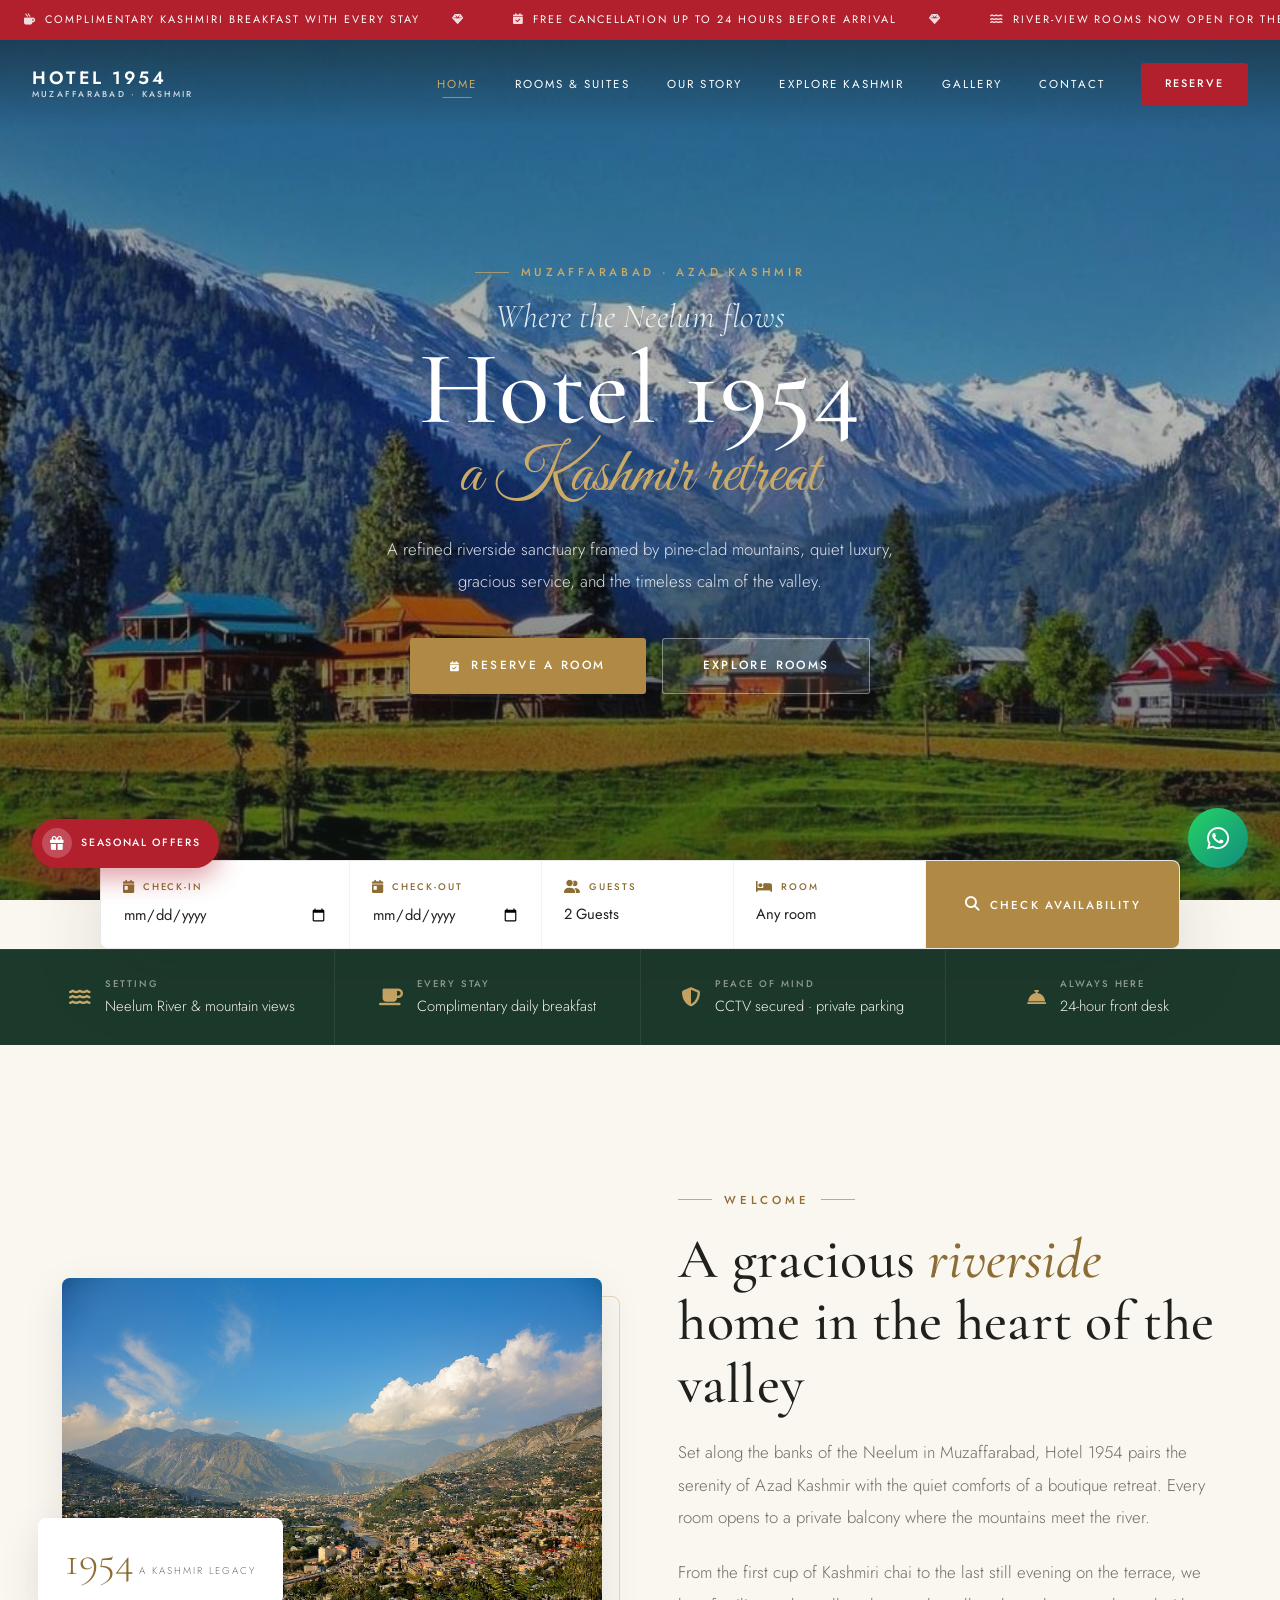
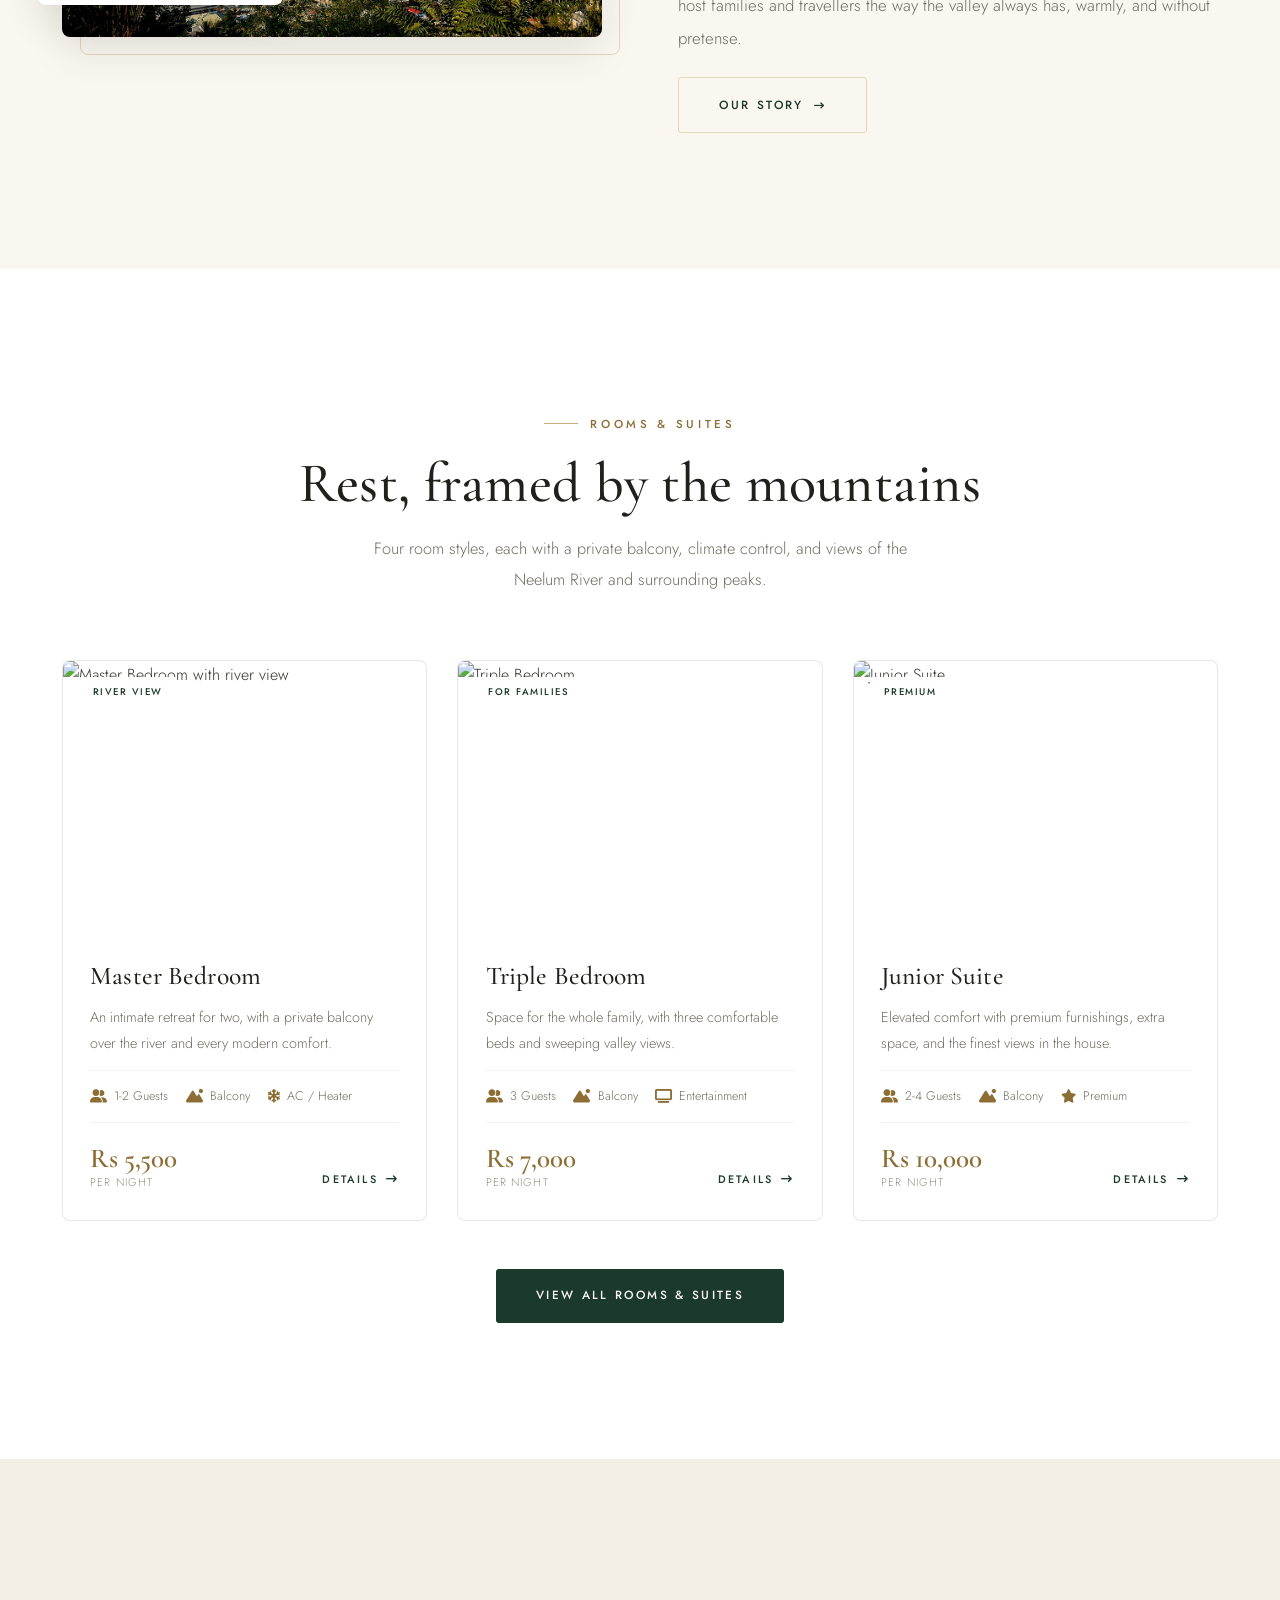
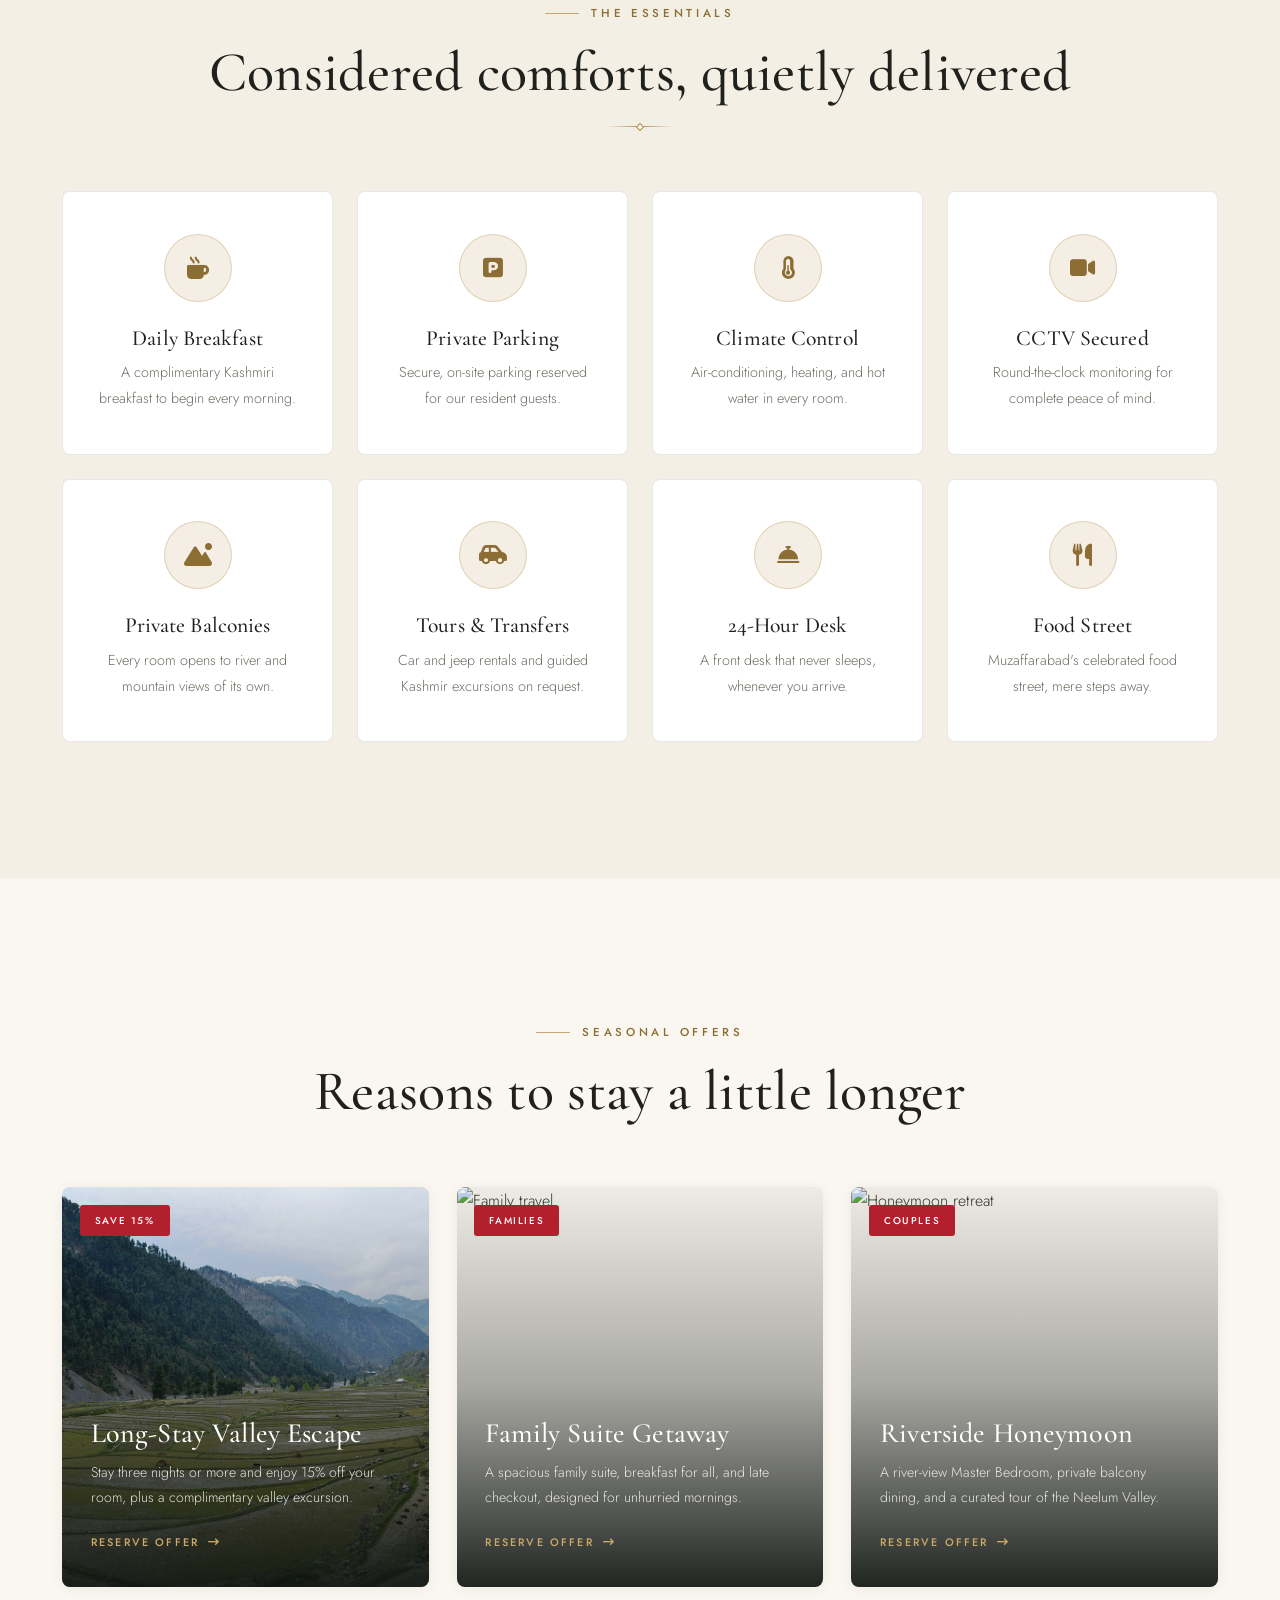
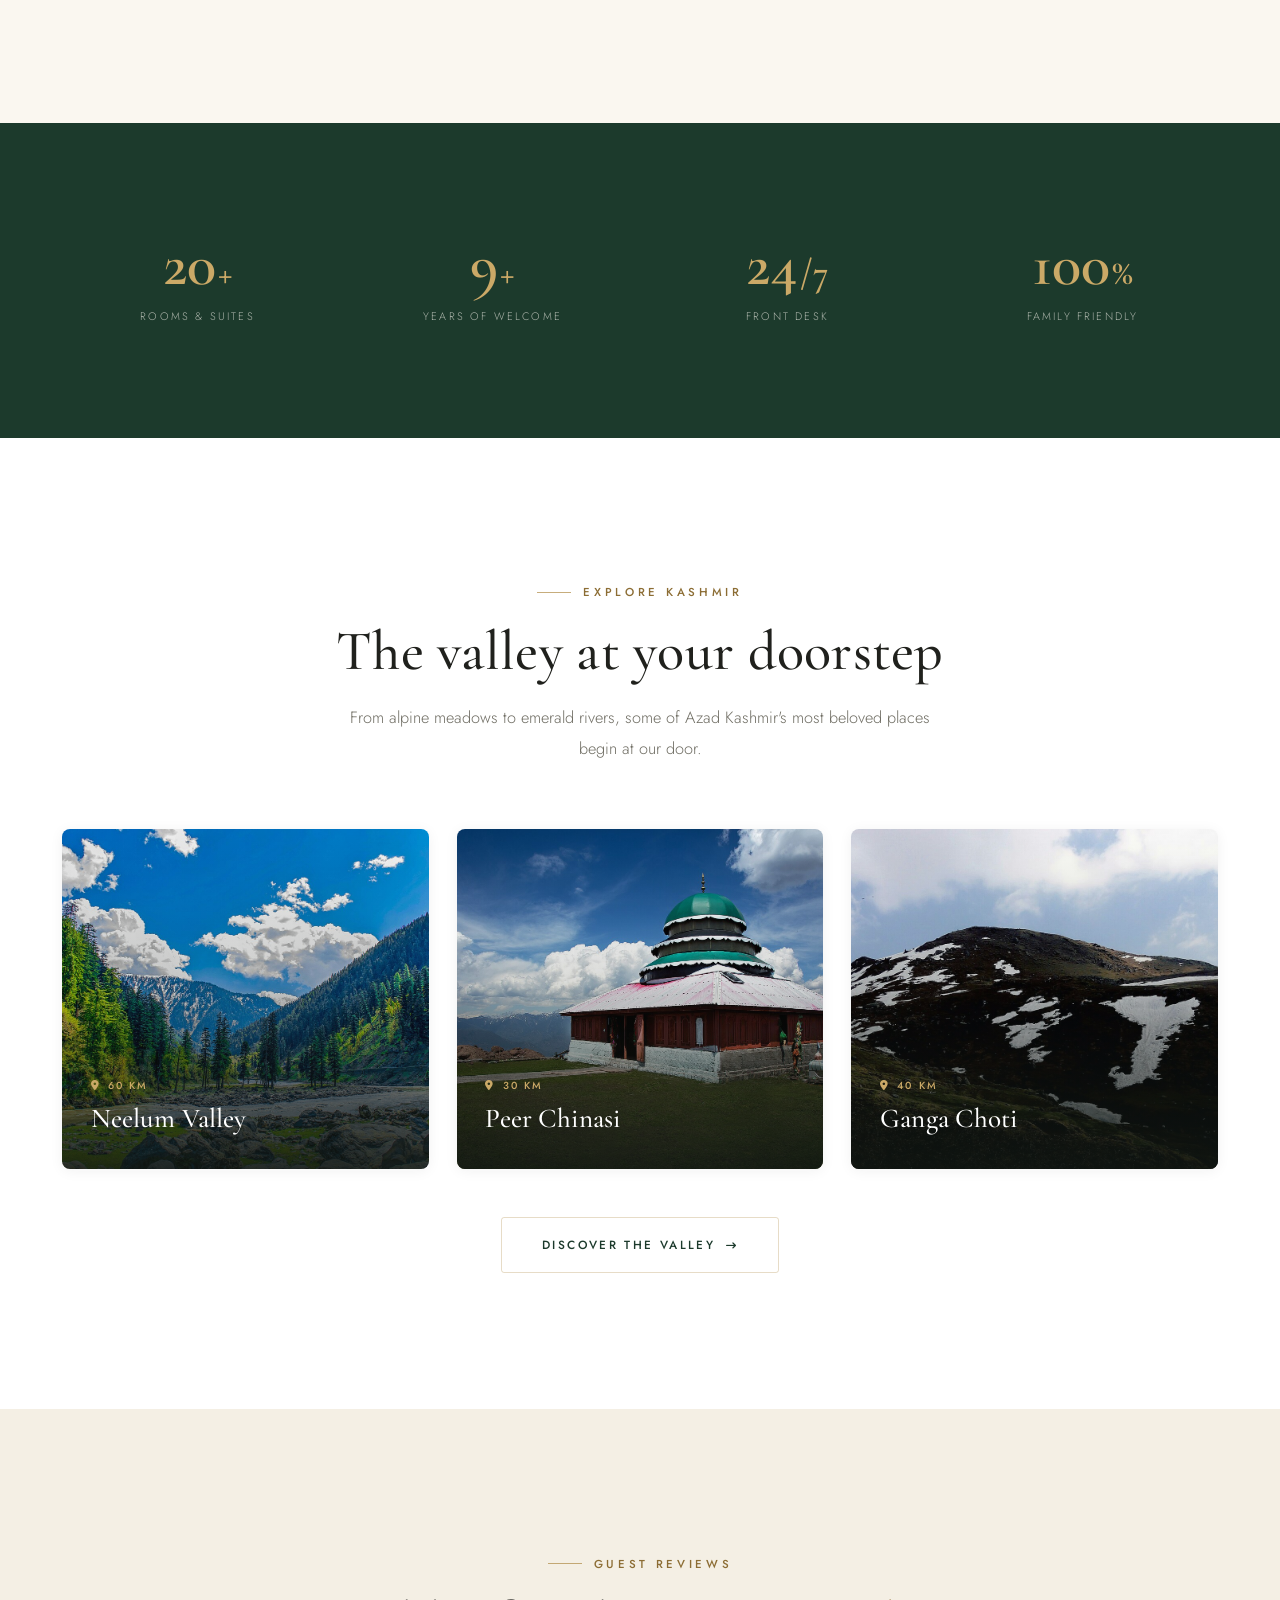
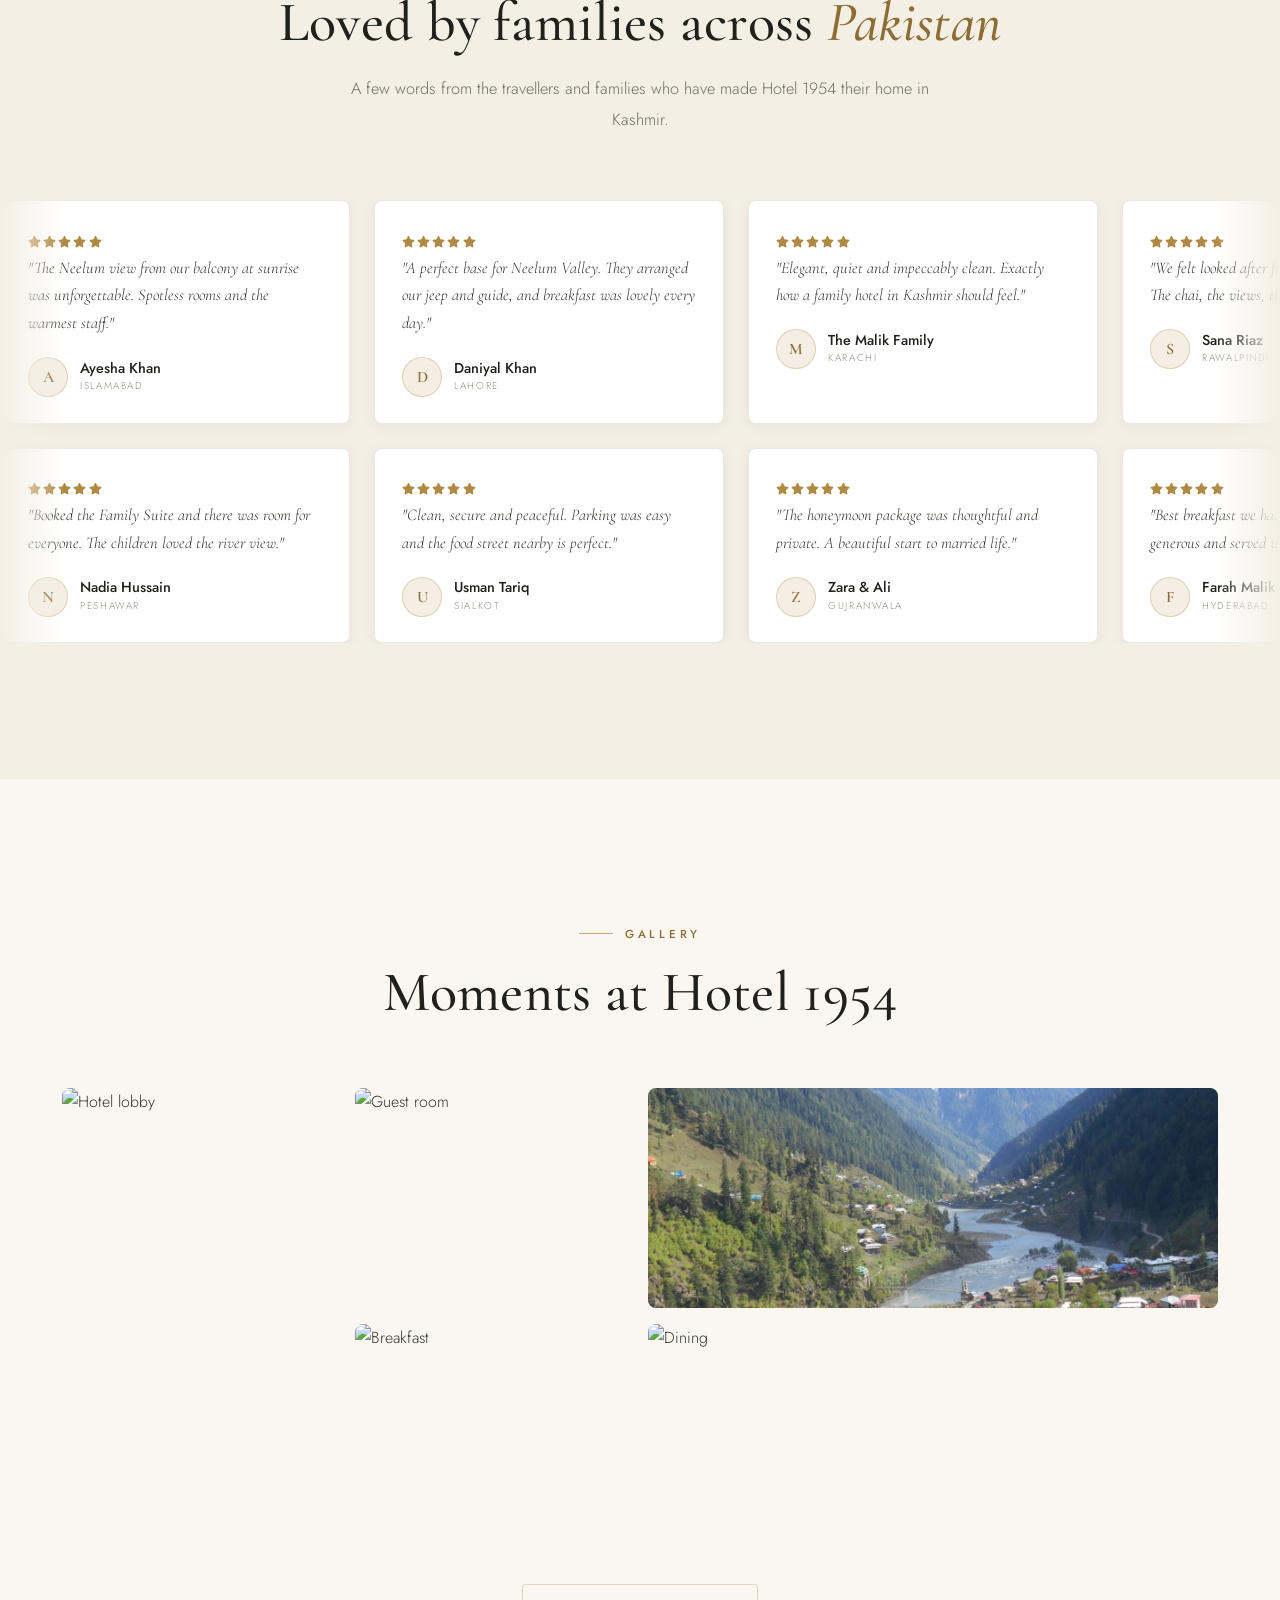
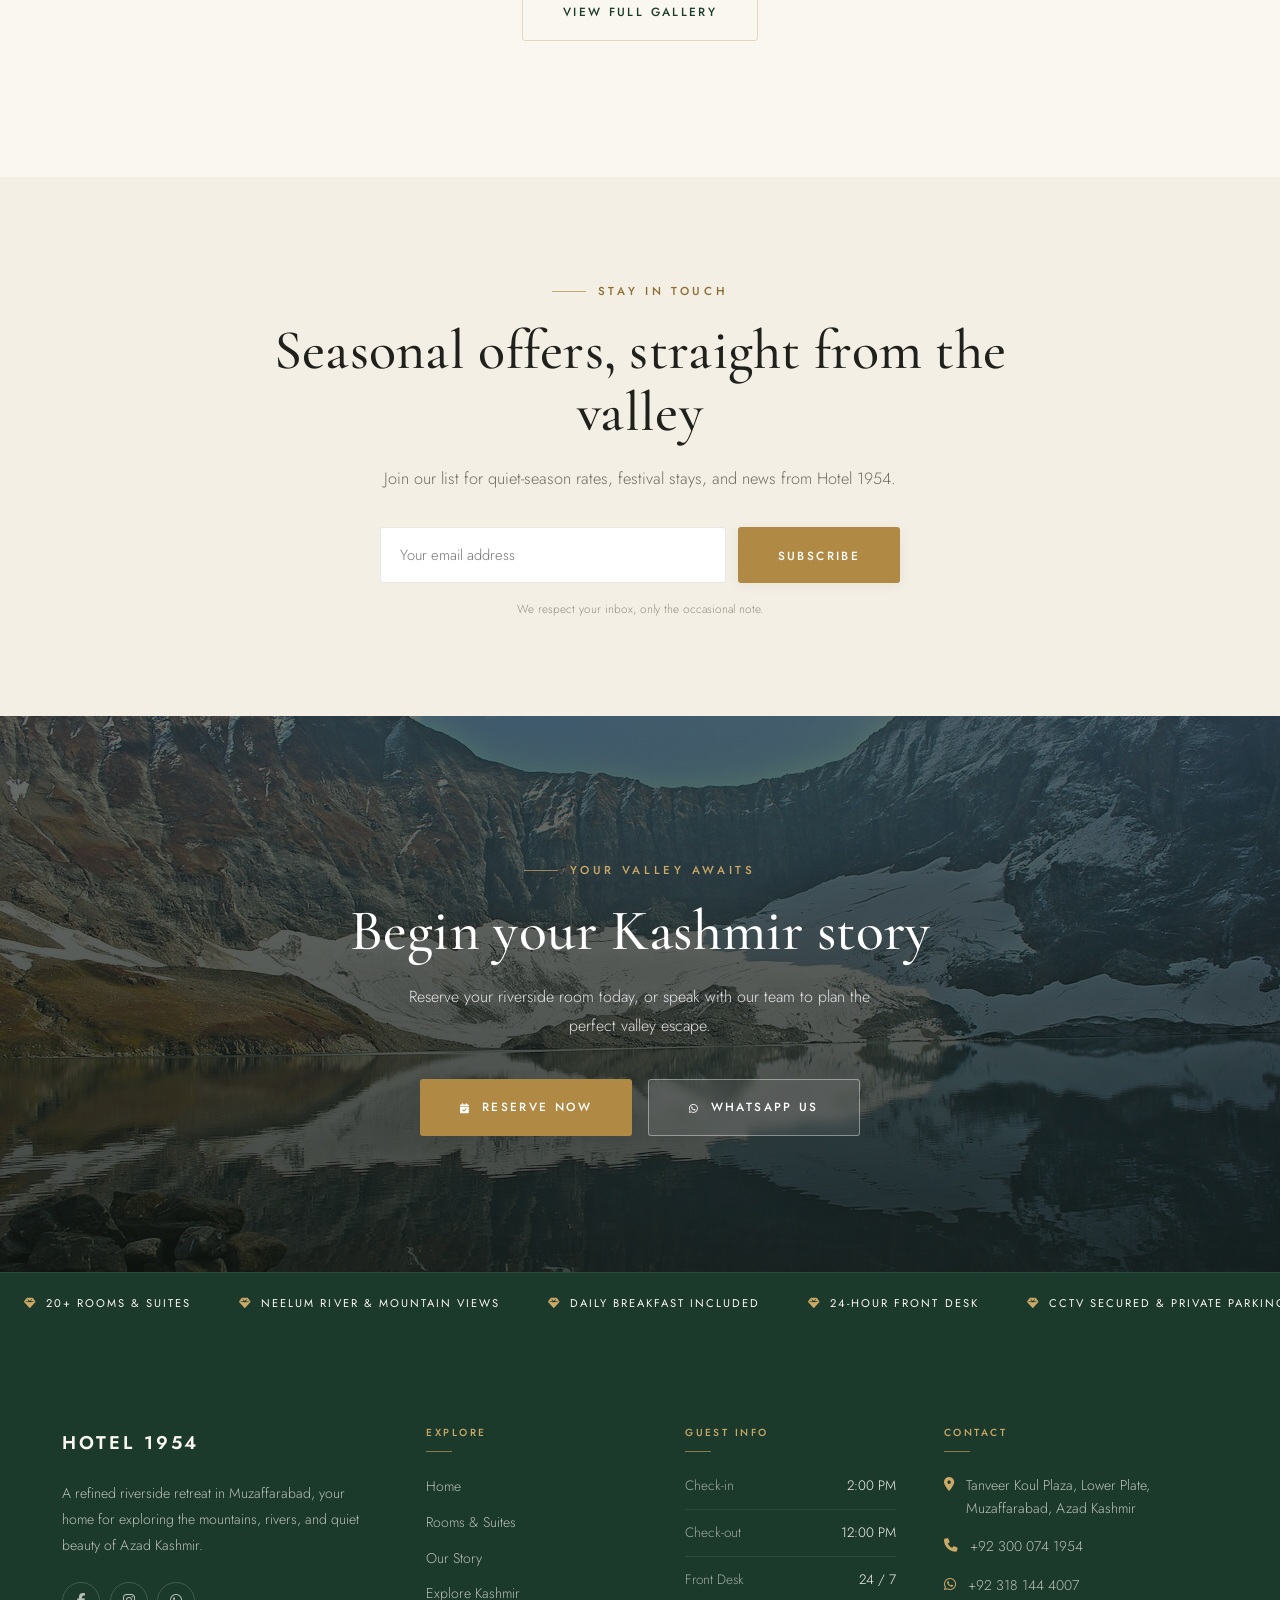
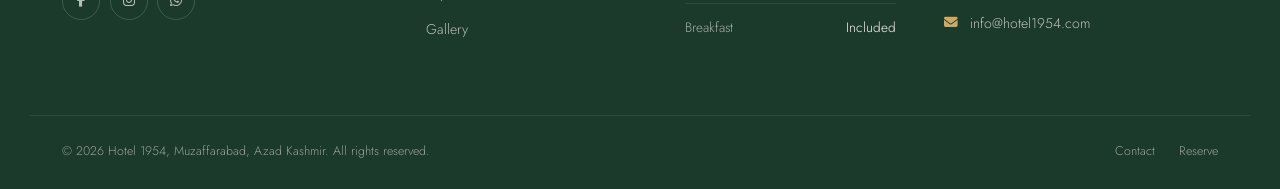
==== commit 03b1cdba: "Use real photos of the actual Kashmir locations Replace generic scenic stock images with real, self-" ====
--- a/index.html
+++ b/index.html
@@ -71,7 +71,7 @@
   <!-- HERO -->
   <section id="hero">
     <div id="hero-bg">
-      <img src="https://images.unsplash.com/photo-1506905925346-21bda4d32df4?w=1920&q=80" alt="Green mountain valley and river in Azad Kashmir at golden hour" fetchpriority="high" />
+      <img src="assets/img/hero-arang-kel.jpg" alt="Arang Kel meadow and snow peaks in Neelum Valley, Azad Kashmir" fetchpriority="high" />
     </div>
     <div id="hero-overlay"></div>
     <div id="hero-content">
@@ -139,7 +139,7 @@
     <div class="container">
       <div class="split">
         <div class="split__media split__media--framed reveal">
-          <img src="https://images.unsplash.com/photo-1566073771259-6a8506099945?w=1000&q=80" alt="Hotel 1954 exterior amid the Kashmir mountains" />
+          <img src="assets/img/muzaffarabad.jpg" alt="Hotel 1954 exterior amid the Kashmir mountains" />
           <div class="split__badge">
             <span class="num">1954</span>
             <span class="lbl">A Kashmir legacy</span>
@@ -259,7 +259,7 @@
       </div>
       <div class="offer-grid">
         <article class="offer-card reveal">
-          <img src="https://images.unsplash.com/photo-1470071459604-3b5ec3a7fe05?w=800&q=80" alt="Misty Kashmir valley" />
+          <img src="assets/img/leepa-valley.jpg" alt="Misty Kashmir valley" />
           <span class="offer-card__ribbon">Save 15%</span>
           <div class="offer-card__body">
             <h3 class="offer-card__title">Long-Stay Valley Escape</h3>
@@ -311,7 +311,7 @@
       </div>
       <div class="explore-grid">
         <a href="explore/" class="explore-card reveal">
-          <img src="https://images.unsplash.com/photo-1464822759023-fed622ff2c3b?w=800&q=80" alt="Neelum Valley" />
+          <img src="assets/img/neelum-valley.jpg" alt="Neelum Valley" />
           <div class="explore-card__content">
             <span class="explore-card__dist"><i class="fa-solid fa-location-dot"></i> 60 km</span>
             <h3 class="explore-card__title">Neelum Valley</h3>
@@ -319,7 +319,7 @@
           </div>
         </a>
         <a href="explore/" class="explore-card reveal" data-delay="1">
-          <img src="https://images.unsplash.com/photo-1454496522488-7a8e488e8606?w=800&q=80" alt="Peer Chinasi" />
+          <img src="assets/img/pir-chinasi.jpg" alt="Peer Chinasi" />
           <div class="explore-card__content">
             <span class="explore-card__dist"><i class="fa-solid fa-location-dot"></i> 30 km</span>
             <h3 class="explore-card__title">Peer Chinasi</h3>
@@ -327,7 +327,7 @@
           </div>
         </a>
         <a href="explore/" class="explore-card reveal" data-delay="2">
-          <img src="https://images.unsplash.com/photo-1441974231531-c6227db76b6e?w=800&q=80" alt="Ganga Choti" />
+          <img src="assets/img/ganga-choti.jpg" alt="Ganga Choti" />
           <div class="explore-card__content">
             <span class="explore-card__dist"><i class="fa-solid fa-location-dot"></i> 40 km</span>
             <h3 class="explore-card__title">Ganga Choti</h3>
@@ -380,7 +380,7 @@
       <div class="gallery-grid reveal">
         <a href="gallery/" class="gallery-item gallery-item--tall"><img src="https://images.unsplash.com/photo-1445019980597-93fa8acb246c?w=800&q=80" alt="Hotel lobby" /><span class="gallery-item__cap">The Lobby</span></a>
         <a href="gallery/" class="gallery-item"><img src="https://images.unsplash.com/photo-1611892440504-42a792e24d32?w=600&q=80" alt="Guest room" /><span class="gallery-item__cap">Master Bedroom</span></a>
-        <a href="gallery/" class="gallery-item gallery-item--wide"><img src="https://images.unsplash.com/photo-1506905925346-21bda4d32df4?w=1000&q=80" alt="River valley view" /><span class="gallery-item__cap">Neelum River View</span></a>
+        <a href="gallery/" class="gallery-item gallery-item--wide"><img src="assets/img/neelum-river.jpg" alt="River valley view" /><span class="gallery-item__cap">Neelum River View</span></a>
         <a href="gallery/" class="gallery-item"><img src="https://images.unsplash.com/photo-1533089860892-a7c6f0a88666?w=600&q=80" alt="Breakfast" /><span class="gallery-item__cap">Kashmiri Breakfast</span></a>
         <a href="gallery/" class="gallery-item"><img src="https://images.unsplash.com/photo-1578683010236-d716f9a3f461?w=600&q=80" alt="Dining" /><span class="gallery-item__cap">Dining Terrace</span></a>
       </div>
@@ -406,7 +406,7 @@
 
   <!-- CTA BANNER -->
   <section class="cta-banner">
-    <div class="cta-banner__bg"><img src="https://images.unsplash.com/photo-1519681393784-d120267933ba?w=1600&q=80" alt="Kashmir mountains at dusk" /></div>
+    <div class="cta-banner__bg"><img src="assets/img/ratti-gali.jpg" alt="Kashmir mountains at dusk" /></div>
     <div class="cta-banner__overlay"></div>
     <div class="cta-banner__content reveal">
       <span class="eyebrow eyebrow--center">Your Valley Awaits</span>
